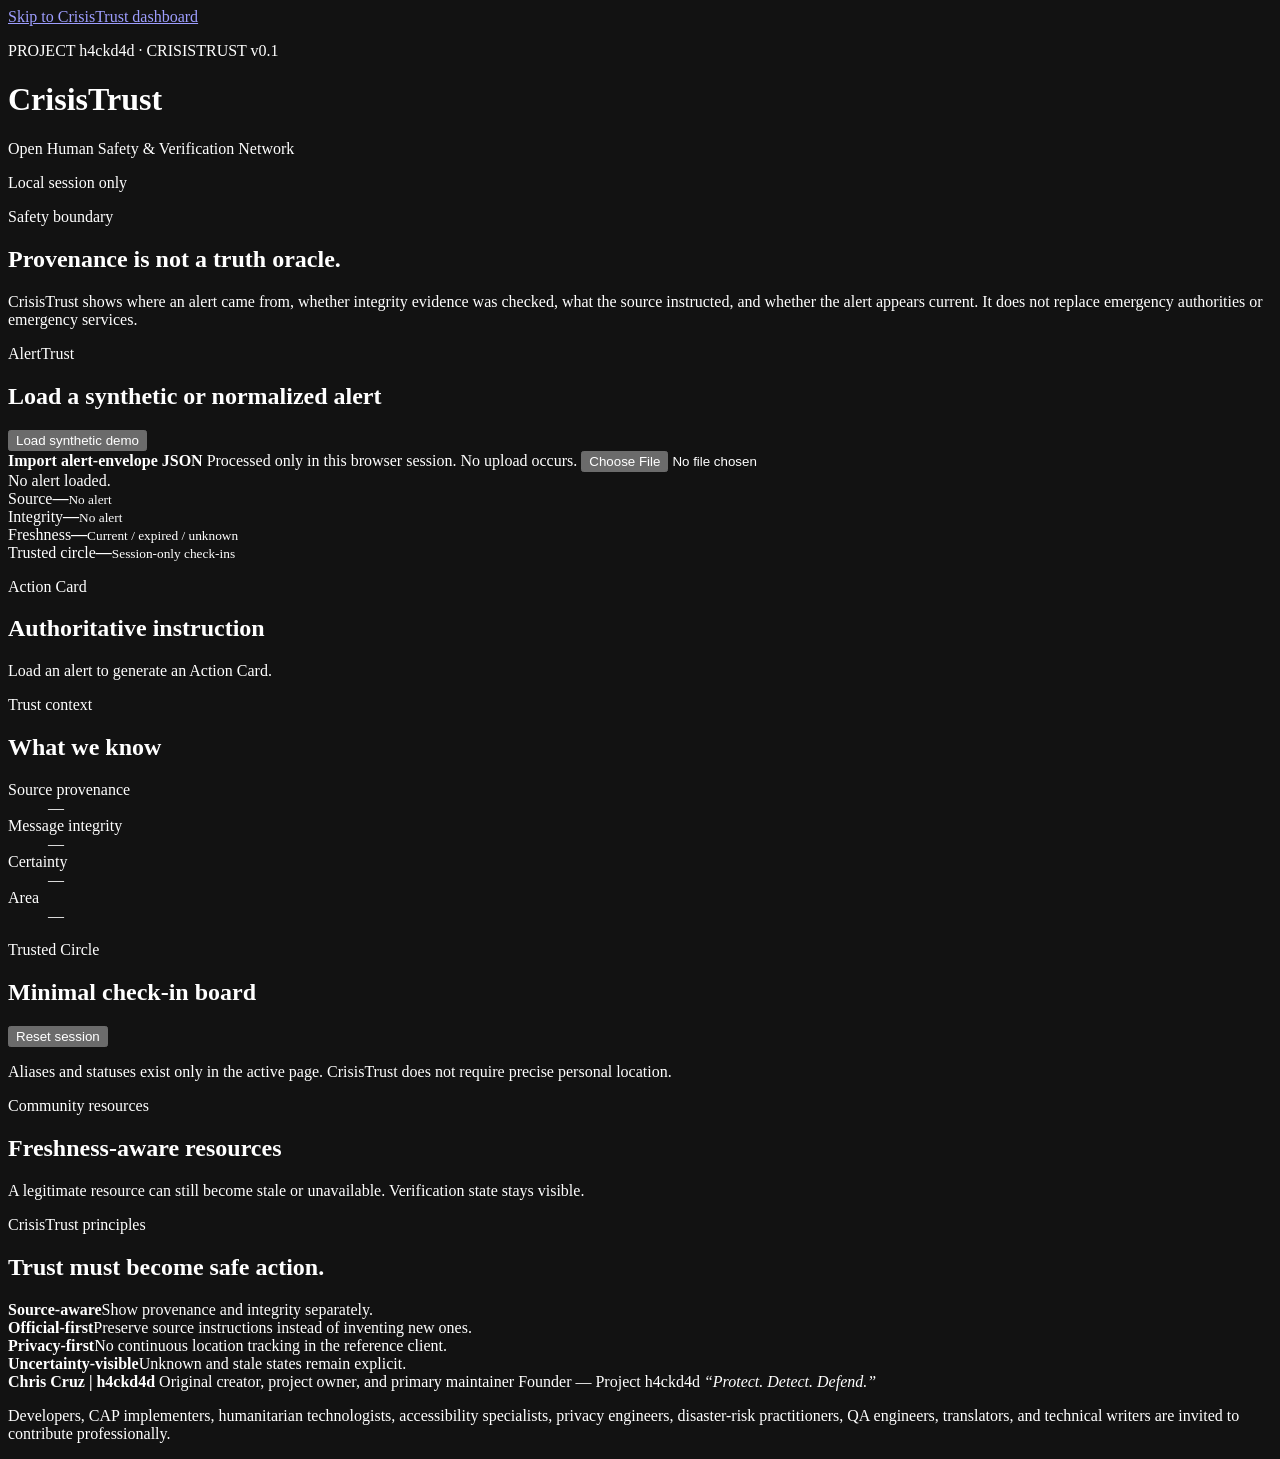
==== web/index.html @ c17dbf8c "feat(web): add CrisisTrust reference dashboard" ====
<!doctype html>
<html lang="en">
<head>
  <meta charset="utf-8">
  <meta name="viewport" content="width=device-width,initial-scale=1">
  <meta name="color-scheme" content="dark">
  <title>CrisisTrust — Open Human Safety & Verification Network</title>
  <link rel="stylesheet" href="styles.css">
</head>
<body>
  <a class="skip-link" href="#main">Skip to CrisisTrust dashboard</a>

  <header class="site-header">
    <div>
      <p class="eyebrow">PROJECT h4ckd4d · CRISISTRUST v0.1</p>
      <h1>CrisisTrust</h1>
      <p class="subtitle">Open Human Safety &amp; Verification Network</p>
    </div>
    <div class="local-badge"><span class="status-dot" aria-hidden="true"></span>Local session only</div>
  </header>

  <main id="main">
    <section class="notice" aria-labelledby="boundary-title">
      <div>
        <p class="eyebrow">Safety boundary</p>
        <h2 id="boundary-title">Provenance is not a truth oracle.</h2>
      </div>
      <p>CrisisTrust shows where an alert came from, whether integrity evidence was checked, what the source instructed, and whether the alert appears current. It does not replace emergency authorities or emergency services.</p>
    </section>

    <section class="panel" aria-labelledby="load-title">
      <div class="section-heading">
        <div>
          <p class="eyebrow">AlertTrust</p>
          <h2 id="load-title">Load a synthetic or normalized alert</h2>
        </div>
        <button id="demoButton" class="button secondary" type="button">Load synthetic demo</button>
      </div>
      <label class="upload-card" for="alertFile">
        <strong>Import alert-envelope JSON</strong>
        <span>Processed only in this browser session. No upload occurs.</span>
        <input id="alertFile" type="file" accept="application/json,.json">
      </label>
      <div id="loadStatus" class="status" role="status" aria-live="polite">No alert loaded.</div>
    </section>

    <section class="metrics" aria-label="Trust and freshness overview">
      <article class="metric-card"><span>Source</span><strong id="sourceMetric">—</strong><small id="sourceMetricHelp">No alert</small></article>
      <article class="metric-card"><span>Integrity</span><strong id="integrityMetric">—</strong><small id="integrityMetricHelp">No alert</small></article>
      <article class="metric-card"><span>Freshness</span><strong id="freshnessMetric">—</strong><small>Current / expired / unknown</small></article>
      <article class="metric-card"><span>Trusted circle</span><strong id="circleMetric">—</strong><small>Session-only check-ins</small></article>
    </section>

    <section class="dashboard-grid">
      <article class="panel" aria-labelledby="card-title">
        <p class="eyebrow">Action Card</p>
        <h2 id="card-title">Authoritative instruction</h2>
        <div id="actionCard" class="empty-state">Load an alert to generate an Action Card.</div>
      </article>

      <aside class="panel" aria-labelledby="trust-title">
        <p class="eyebrow">Trust context</p>
        <h2 id="trust-title">What we know</h2>
        <dl id="trustDetails" class="trust-list">
          <div><dt>Source provenance</dt><dd>—</dd></div>
          <div><dt>Message integrity</dt><dd>—</dd></div>
          <div><dt>Certainty</dt><dd>—</dd></div>
          <div><dt>Area</dt><dd>—</dd></div>
        </dl>
      </aside>
    </section>

    <section class="dashboard-grid">
      <article class="panel" aria-labelledby="circle-title">
        <div class="section-heading">
          <div>
            <p class="eyebrow">Trusted Circle</p>
            <h2 id="circle-title">Minimal check-in board</h2>
          </div>
          <button id="resetCircle" class="text-button" type="button">Reset session</button>
        </div>
        <p class="muted">Aliases and statuses exist only in the active page. CrisisTrust does not require precise personal location.</p>
        <div id="circleBoard" class="circle-board"></div>
      </article>

      <article class="panel" aria-labelledby="resources-title">
        <p class="eyebrow">Community resources</p>
        <h2 id="resources-title">Freshness-aware resources</h2>
        <p class="muted">A legitimate resource can still become stale or unavailable. Verification state stays visible.</p>
        <div id="resourceList" class="resource-list"></div>
      </article>
    </section>

    <section class="panel principles" aria-labelledby="principles-title">
      <p class="eyebrow">CrisisTrust principles</p>
      <h2 id="principles-title">Trust must become safe action.</h2>
      <div class="principle-grid">
        <div><strong>Source-aware</strong><span>Show provenance and integrity separately.</span></div>
        <div><strong>Official-first</strong><span>Preserve source instructions instead of inventing new ones.</span></div>
        <div><strong>Privacy-first</strong><span>No continuous location tracking in the reference client.</span></div>
        <div><strong>Uncertainty-visible</strong><span>Unknown and stale states remain explicit.</span></div>
      </div>
    </section>
  </main>

  <footer>
    <div class="signature">
      <strong>Chris Cruz | h4ckd4d</strong>
      <span>Original creator, project owner, and primary maintainer</span>
      <span class="founder">Founder — Project h4ckd4d</span>
      <em>“Protect. Detect. Defend.”</em>
    </div>
    <p>Developers, CAP implementers, humanitarian technologists, accessibility specialists, privacy engineers, disaster-risk practitioners, QA engineers, translators, and technical writers are invited to contribute professionally.</p>
  </footer>

  <script src="core.js"></script>
  <script src="app.js"></script>
</body>
</html>
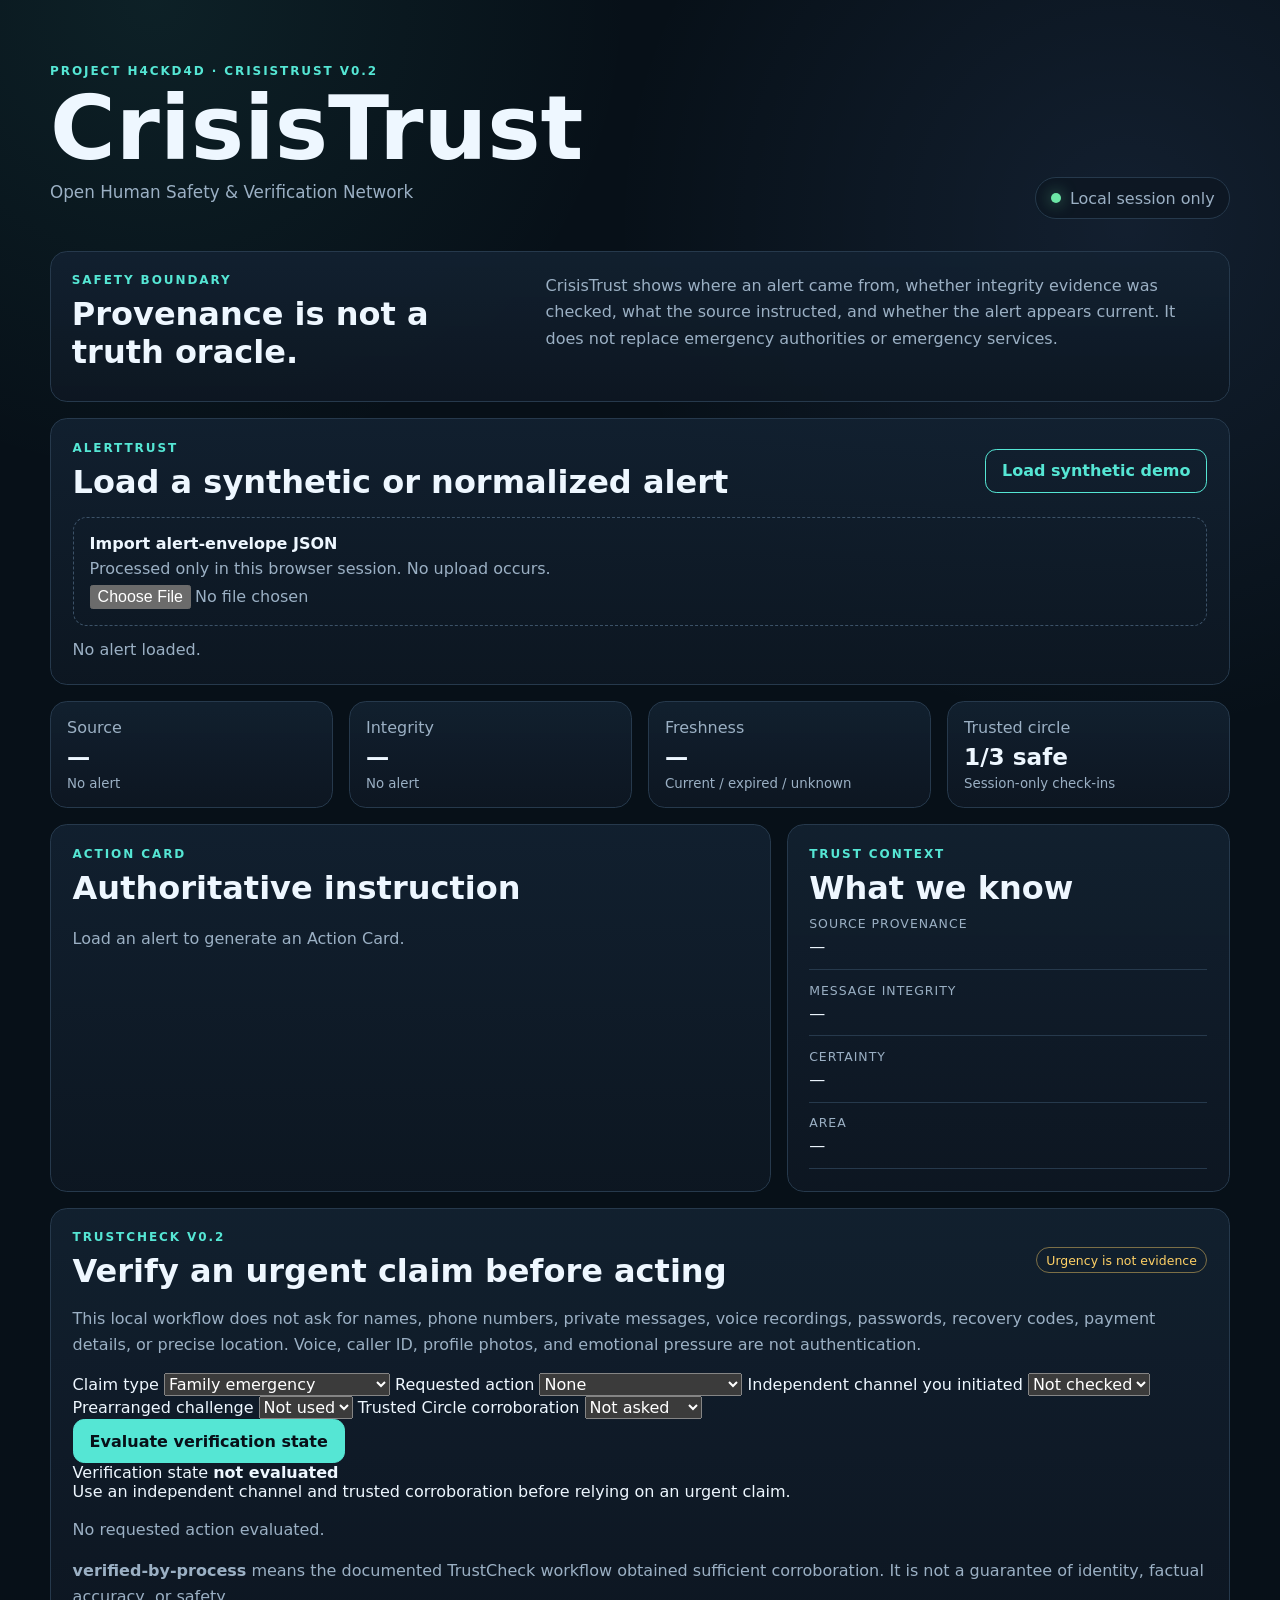
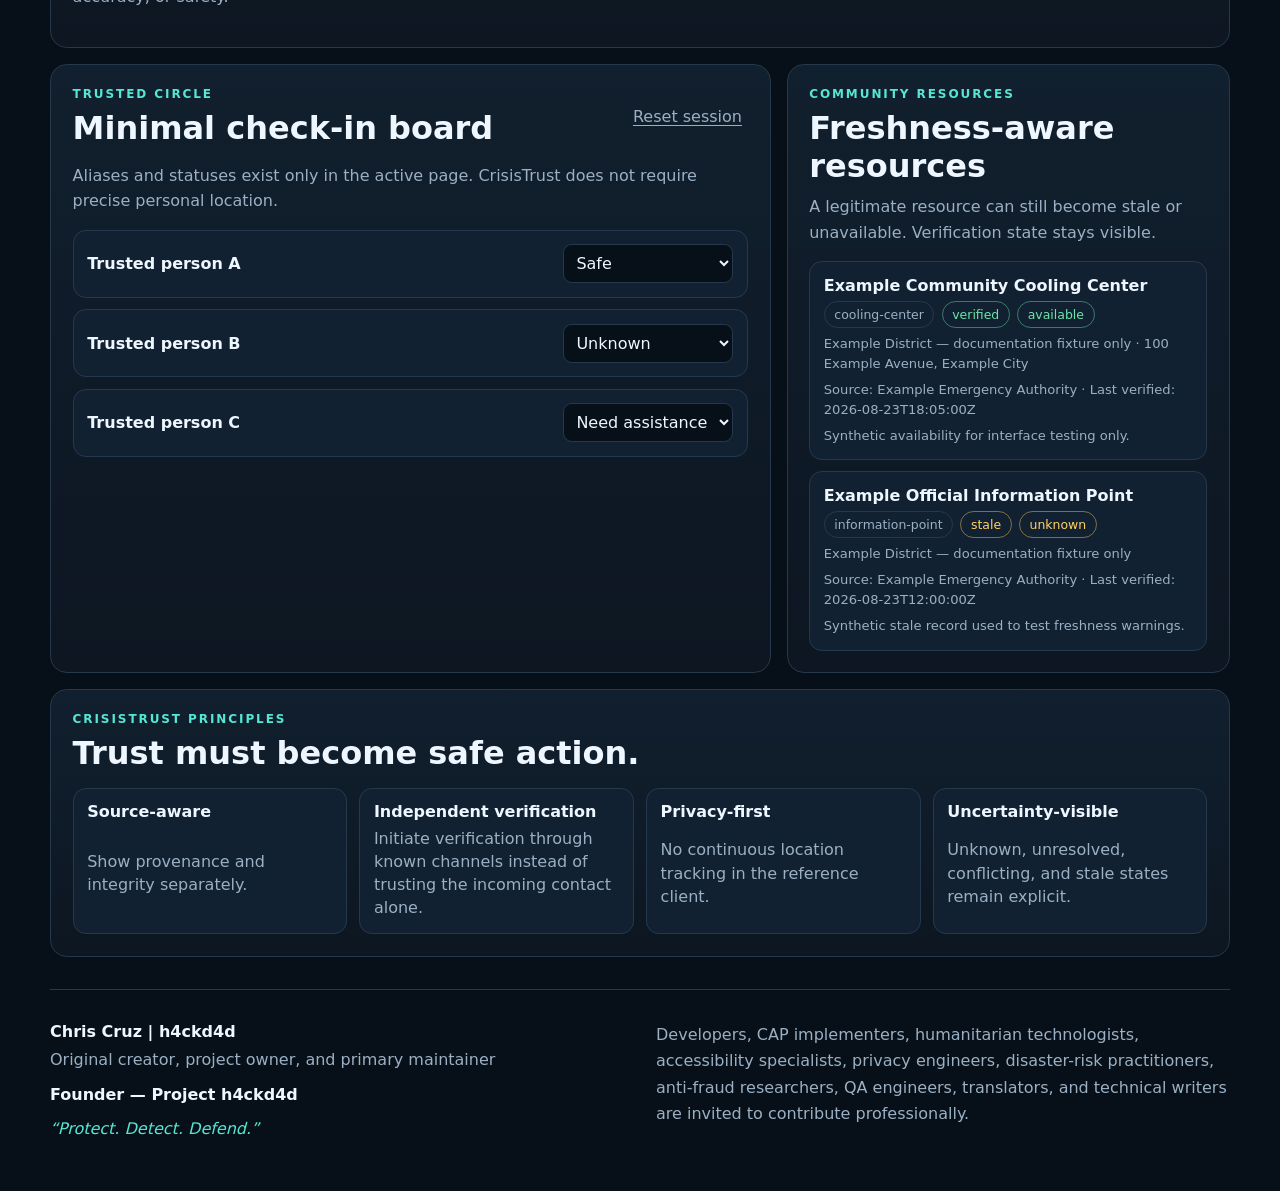
==== commit 409aa69a: "feat(web): integrate TrustCheck verification workflow" ====
--- a/web/index.html
+++ b/web/index.html
@@ -12,7 +12,7 @@
 
   <header class="site-header">
     <div>
-      <p class="eyebrow">PROJECT h4ckd4d · CRISISTRUST v0.1</p>
+      <p class="eyebrow">PROJECT h4ckd4d · CRISISTRUST v0.2</p>
       <h1>CrisisTrust</h1>
       <p class="subtitle">Open Human Safety &amp; Verification Network</p>
     </div>
@@ -70,6 +70,82 @@
       </aside>
     </section>
 
+    <section class="panel" aria-labelledby="trustcheck-title">
+      <div class="section-heading">
+        <div>
+          <p class="eyebrow">TrustCheck v0.2</p>
+          <h2 id="trustcheck-title">Verify an urgent claim before acting</h2>
+        </div>
+        <span class="tag warn">Urgency is not evidence</span>
+      </div>
+      <p class="muted">This local workflow does not ask for names, phone numbers, private messages, voice recordings, passwords, recovery codes, payment details, or precise location. Voice, caller ID, profile photos, and emotional pressure are not authentication.</p>
+
+      <div class="trustcheck-grid">
+        <label>
+          <span>Claim type</span>
+          <select id="trustClaimType">
+            <option value="family-emergency">Family emergency</option>
+            <option value="urgent-financial-request">Urgent financial request</option>
+            <option value="account-security-warning">Account-security warning</option>
+            <option value="other">Other urgent claim</option>
+          </select>
+        </label>
+
+        <label>
+          <span>Requested action</span>
+          <select id="trustRequestedAction">
+            <option value="none">None</option>
+            <option value="call-back">Call back</option>
+            <option value="transfer-money">Transfer money</option>
+            <option value="share-secret">Share a secret or code</option>
+            <option value="travel">Travel</option>
+            <option value="other">Other</option>
+          </select>
+        </label>
+
+        <label>
+          <span>Independent channel you initiated</span>
+          <select id="trustIndependentResult">
+            <option value="not-checked">Not checked</option>
+            <option value="confirmed">Confirmed</option>
+            <option value="denied">Denied</option>
+            <option value="no-response">No response</option>
+          </select>
+        </label>
+
+        <label>
+          <span>Prearranged challenge</span>
+          <select id="trustChallengeResult">
+            <option value="not-used">Not used</option>
+            <option value="passed">Passed</option>
+            <option value="failed">Failed</option>
+          </select>
+        </label>
+
+        <label>
+          <span>Trusted Circle corroboration</span>
+          <select id="trustCircleResult">
+            <option value="not-asked">Not asked</option>
+            <option value="confirmed">Confirmed</option>
+            <option value="denied">Denied</option>
+            <option value="unavailable">Unavailable</option>
+          </select>
+        </label>
+      </div>
+
+      <button id="trustEvaluate" class="button" type="button">Evaluate verification state</button>
+
+      <div class="trustcheck-output" aria-live="polite">
+        <div>
+          <span>Verification state</span>
+          <strong id="trustCheckResult" class="trustcheck-result">not evaluated</strong>
+        </div>
+        <p id="trustCheckReason">Use an independent channel and trusted corroboration before relying on an urgent claim.</p>
+        <p id="trustCheckConsequence" class="muted">No requested action evaluated.</p>
+      </div>
+      <p class="muted"><strong>verified-by-process</strong> means the documented TrustCheck workflow obtained sufficient corroboration. It is not a guarantee of identity, factual accuracy, or safety.</p>
+    </section>
+
     <section class="dashboard-grid">
       <article class="panel" aria-labelledby="circle-title">
         <div class="section-heading">
@@ -96,9 +172,9 @@
       <h2 id="principles-title">Trust must become safe action.</h2>
       <div class="principle-grid">
         <div><strong>Source-aware</strong><span>Show provenance and integrity separately.</span></div>
-        <div><strong>Official-first</strong><span>Preserve source instructions instead of inventing new ones.</span></div>
+        <div><strong>Independent verification</strong><span>Initiate verification through known channels instead of trusting the incoming contact alone.</span></div>
         <div><strong>Privacy-first</strong><span>No continuous location tracking in the reference client.</span></div>
-        <div><strong>Uncertainty-visible</strong><span>Unknown and stale states remain explicit.</span></div>
+        <div><strong>Uncertainty-visible</strong><span>Unknown, unresolved, conflicting, and stale states remain explicit.</span></div>
       </div>
     </section>
   </main>
@@ -110,10 +186,12 @@
       <span class="founder">Founder — Project h4ckd4d</span>
       <em>“Protect. Detect. Defend.”</em>
     </div>
-    <p>Developers, CAP implementers, humanitarian technologists, accessibility specialists, privacy engineers, disaster-risk practitioners, QA engineers, translators, and technical writers are invited to contribute professionally.</p>
+    <p>Developers, CAP implementers, humanitarian technologists, accessibility specialists, privacy engineers, disaster-risk practitioners, anti-fraud researchers, QA engineers, translators, and technical writers are invited to contribute professionally.</p>
   </footer>
 
   <script src="core.js"></script>
+  <script src="trustcheck-core.js"></script>
   <script src="app.js"></script>
+  <script src="trustcheck.js"></script>
 </body>
 </html>
--- a/web/styles.css
+++ b/web/styles.css
@@ -0,0 +1,90 @@
+:root {
+  --bg: #071018;
+  --panel: #0d1722;
+  --panel-2: #122131;
+  --text: #eef7ff;
+  --muted: #9bb0c4;
+  --line: #26394c;
+  --accent: #55e6d4;
+  --accent-2: #7aa6ff;
+  --ok: #6ce6a6;
+  --warn: #ffd166;
+  --danger: #ff8a9e;
+  font-family: Inter, ui-sans-serif, system-ui, -apple-system, BlinkMacSystemFont, "Segoe UI", sans-serif;
+}
+* { box-sizing: border-box; }
+body { margin: 0; min-height: 100vh; background: radial-gradient(circle at 12% 0%, rgba(85,230,212,.08), transparent 30rem), radial-gradient(circle at 88% 8%, rgba(122,166,255,.10), transparent 32rem), var(--bg); color: var(--text); }
+button, input, select { font: inherit; }
+.skip-link { position: absolute; left: -9999px; top: 1rem; background: var(--text); color: var(--bg); padding: .7rem 1rem; border-radius: .5rem; }
+.skip-link:focus { left: 1rem; z-index: 100; }
+.site-header, main, footer { width: min(1180px, calc(100% - 2rem)); margin-inline: auto; }
+.site-header { display: flex; justify-content: space-between; gap: 2rem; align-items: flex-end; padding: 4rem 0 2rem; }
+h1, h2, h3, p { margin-top: 0; }
+h1 { margin-bottom: .7rem; font-size: clamp(2.8rem, 7vw, 5.8rem); line-height: .95; }
+h2 { margin-bottom: .6rem; font-size: clamp(1.3rem, 3vw, 2rem); }
+h3 { margin-bottom: .45rem; }
+.subtitle { color: var(--muted); font-size: 1.05rem; }
+.eyebrow { color: var(--accent); text-transform: uppercase; letter-spacing: .16em; font-size: .75rem; font-weight: 800; margin-bottom: .5rem; }
+.muted { color: var(--muted); line-height: 1.6; }
+.local-badge { border: 1px solid var(--line); background: rgba(13,23,34,.82); color: var(--muted); border-radius: 999px; padding: .65rem .9rem; display: flex; gap: .55rem; align-items: center; white-space: nowrap; }
+.status-dot { width: .65rem; height: .65rem; border-radius: 50%; background: var(--ok); box-shadow: 0 0 .9rem rgba(108,230,166,.6); }
+.notice, .panel, .metric-card { border: 1px solid var(--line); background: linear-gradient(180deg, rgba(18,33,49,.9), rgba(13,23,34,.92)); border-radius: 1.05rem; }
+.notice { display: grid; grid-template-columns: .8fr 1.2fr; gap: 2rem; padding: 1.3rem; margin-bottom: 1rem; }
+.notice p:last-child { color: var(--muted); line-height: 1.65; margin-bottom: 0; }
+.panel { padding: 1.35rem; margin-bottom: 1rem; }
+.section-heading { display: flex; justify-content: space-between; gap: 1rem; align-items: center; margin-bottom: 1rem; }
+.section-heading h2 { margin-bottom: 0; }
+.button { border: 1px solid var(--accent); border-radius: .7rem; background: var(--accent); color: #071018; padding: .7rem 1rem; font-weight: 800; cursor: pointer; }
+.button.secondary { background: transparent; color: var(--accent); }
+.text-button { border: 0; background: transparent; color: var(--muted); cursor: pointer; text-decoration: underline; text-underline-offset: .2rem; }
+.upload-card { display: grid; gap: .4rem; padding: 1rem; border: 1px dashed #3c5268; border-radius: .85rem; color: var(--muted); }
+.upload-card strong { color: var(--text); }
+.upload-card:hover { border-color: var(--accent); }
+.status { margin-top: .9rem; min-height: 1.4rem; color: var(--muted); }
+.status.success { color: var(--ok); }
+.status.error { color: var(--danger); }
+.metrics { display: grid; grid-template-columns: repeat(4, minmax(0, 1fr)); gap: 1rem; margin: 1rem 0; }
+.metric-card { padding: 1rem; display: grid; gap: .35rem; }
+.metric-card span, .metric-card small { color: var(--muted); }
+.metric-card strong { font-size: 1.45rem; line-height: 1.2; overflow-wrap: anywhere; }
+.dashboard-grid { display: grid; grid-template-columns: 1.3fr .8fr; gap: 1rem; }
+.empty-state { color: var(--muted); padding: .8rem 0; }
+.action-card { display: grid; gap: .85rem; }
+.action-header { display: flex; justify-content: space-between; gap: 1rem; align-items: flex-start; }
+.tags { display: flex; flex-wrap: wrap; gap: .45rem; }
+.tag { border: 1px solid var(--line); border-radius: 999px; padding: .3rem .6rem; color: var(--muted); font-size: .78rem; }
+.tag.warn { color: var(--warn); border-color: rgba(255,209,102,.45); }
+.tag.danger { color: var(--danger); border-color: rgba(255,138,158,.45); }
+.tag.ok { color: var(--ok); border-color: rgba(108,230,166,.45); }
+.instruction { border-left: 3px solid var(--accent); background: rgba(85,230,212,.06); padding: 1rem; border-radius: .55rem; line-height: 1.65; }
+.trust-list { margin: 0; display: grid; gap: .8rem; }
+.trust-list div { border-bottom: 1px solid var(--line); padding-bottom: .65rem; }
+.trust-list dt { color: var(--muted); font-size: .78rem; text-transform: uppercase; letter-spacing: .08em; }
+.trust-list dd { margin: .25rem 0 0; line-height: 1.45; }
+.circle-board, .resource-list { display: grid; gap: .7rem; }
+.circle-row, .resource-card { background: var(--panel-2); border: 1px solid var(--line); border-radius: .8rem; padding: .85rem; }
+.circle-row { display: grid; grid-template-columns: 1fr auto; gap: .8rem; align-items: center; }
+.circle-row select { background: var(--bg); color: var(--text); border: 1px solid var(--line); border-radius: .55rem; padding: .5rem; }
+.resource-card { display: grid; gap: .4rem; }
+.resource-meta { color: var(--muted); font-size: .82rem; line-height: 1.5; }
+.principle-grid { display: grid; grid-template-columns: repeat(4, minmax(0, 1fr)); gap: .75rem; margin-top: 1rem; }
+.principle-grid div { background: var(--panel-2); border: 1px solid var(--line); border-radius: .8rem; padding: .85rem; display: grid; gap: .35rem; }
+.principle-grid span { color: var(--muted); line-height: 1.45; }
+footer { border-top: 1px solid var(--line); margin-top: 2rem; padding: 2rem 0 3rem; display: grid; grid-template-columns: 1fr 1fr; gap: 2rem; color: var(--muted); }
+.signature { display: grid; gap: .25rem; }
+.signature strong, .signature .founder { color: var(--text); }
+.signature .founder { margin-top: .35rem; font-weight: 700; }
+.signature em { color: var(--accent); margin-top: .35rem; }
+footer p { line-height: 1.65; }
+@media (max-width: 850px) {
+  .site-header, .section-heading { align-items: flex-start; flex-direction: column; }
+  .site-header { display: flex; }
+  .notice, .dashboard-grid, footer { grid-template-columns: 1fr; }
+  .metrics { grid-template-columns: repeat(2, minmax(0, 1fr)); }
+  .principle-grid { grid-template-columns: repeat(2, minmax(0, 1fr)); }
+}
+@media (max-width: 520px) {
+  .metrics, .principle-grid { grid-template-columns: 1fr; }
+  .circle-row { grid-template-columns: 1fr; }
+  .site-header { padding-top: 2.5rem; }
+}
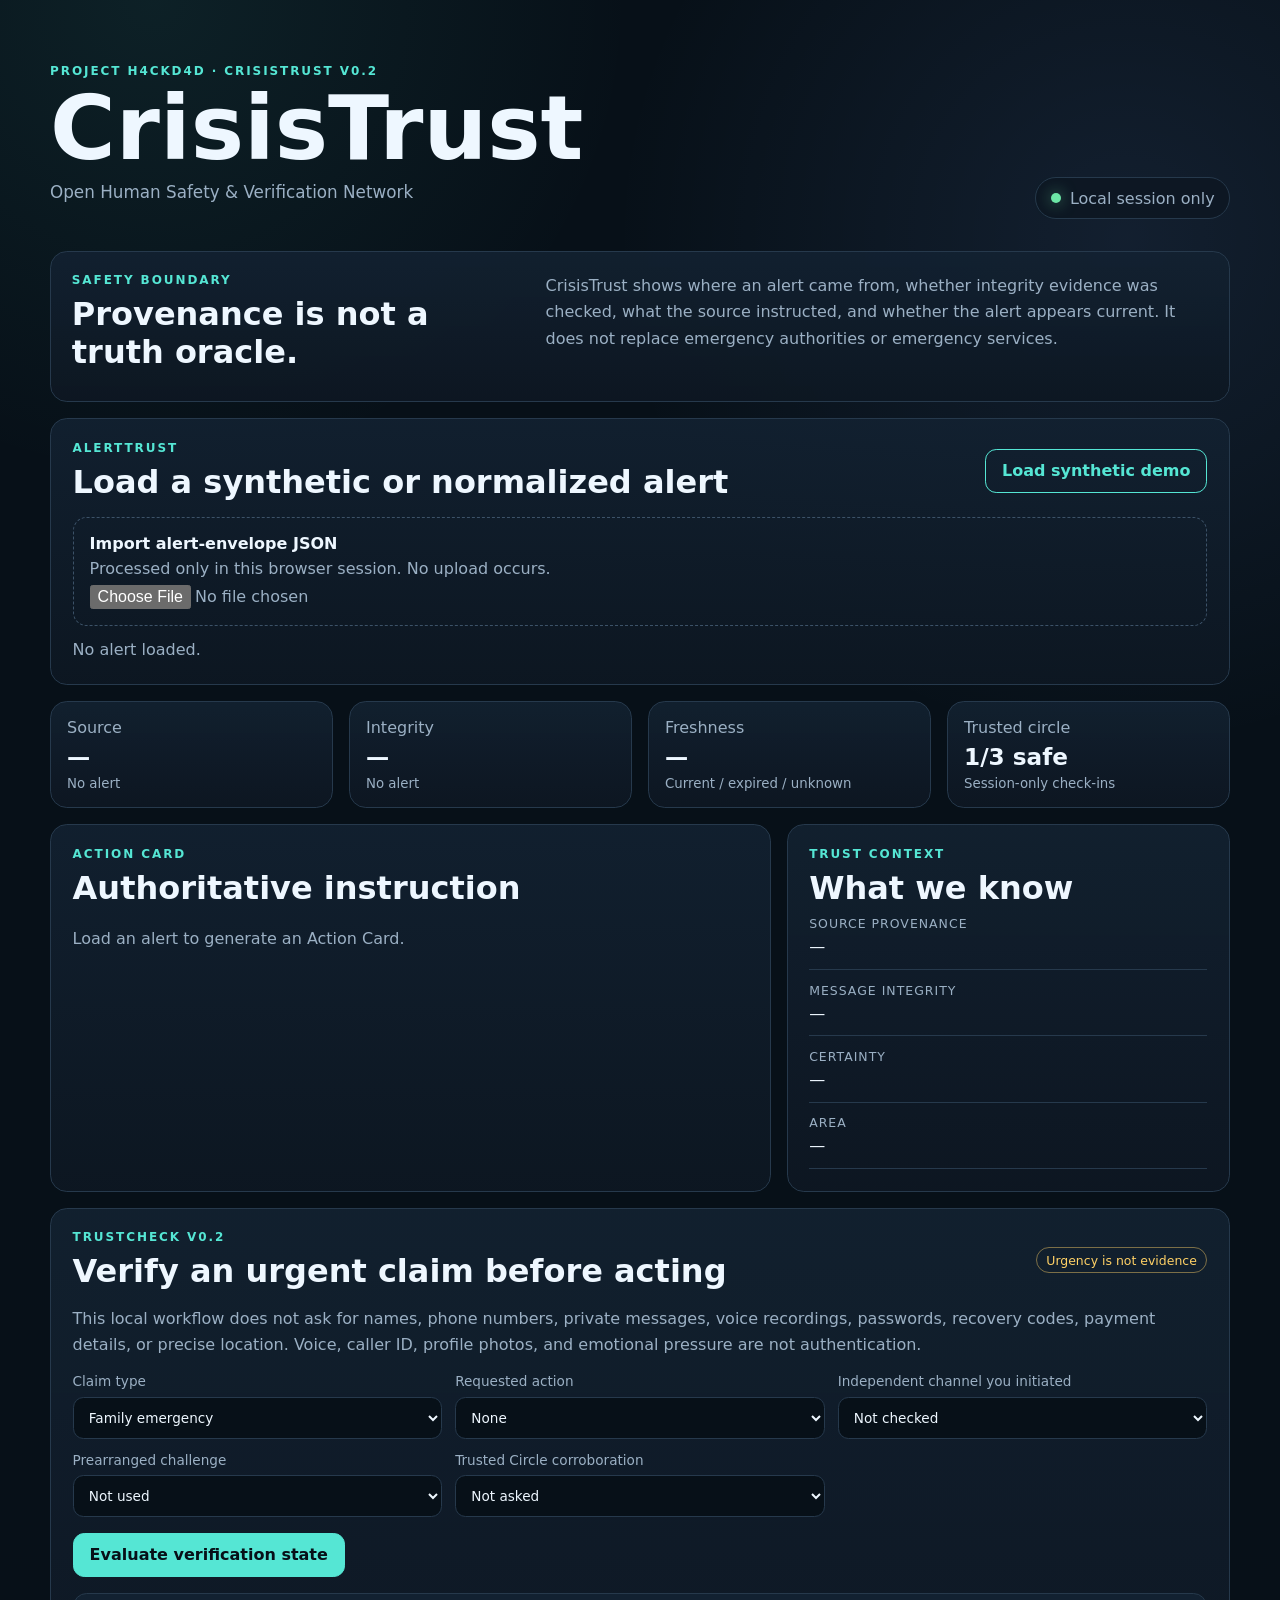
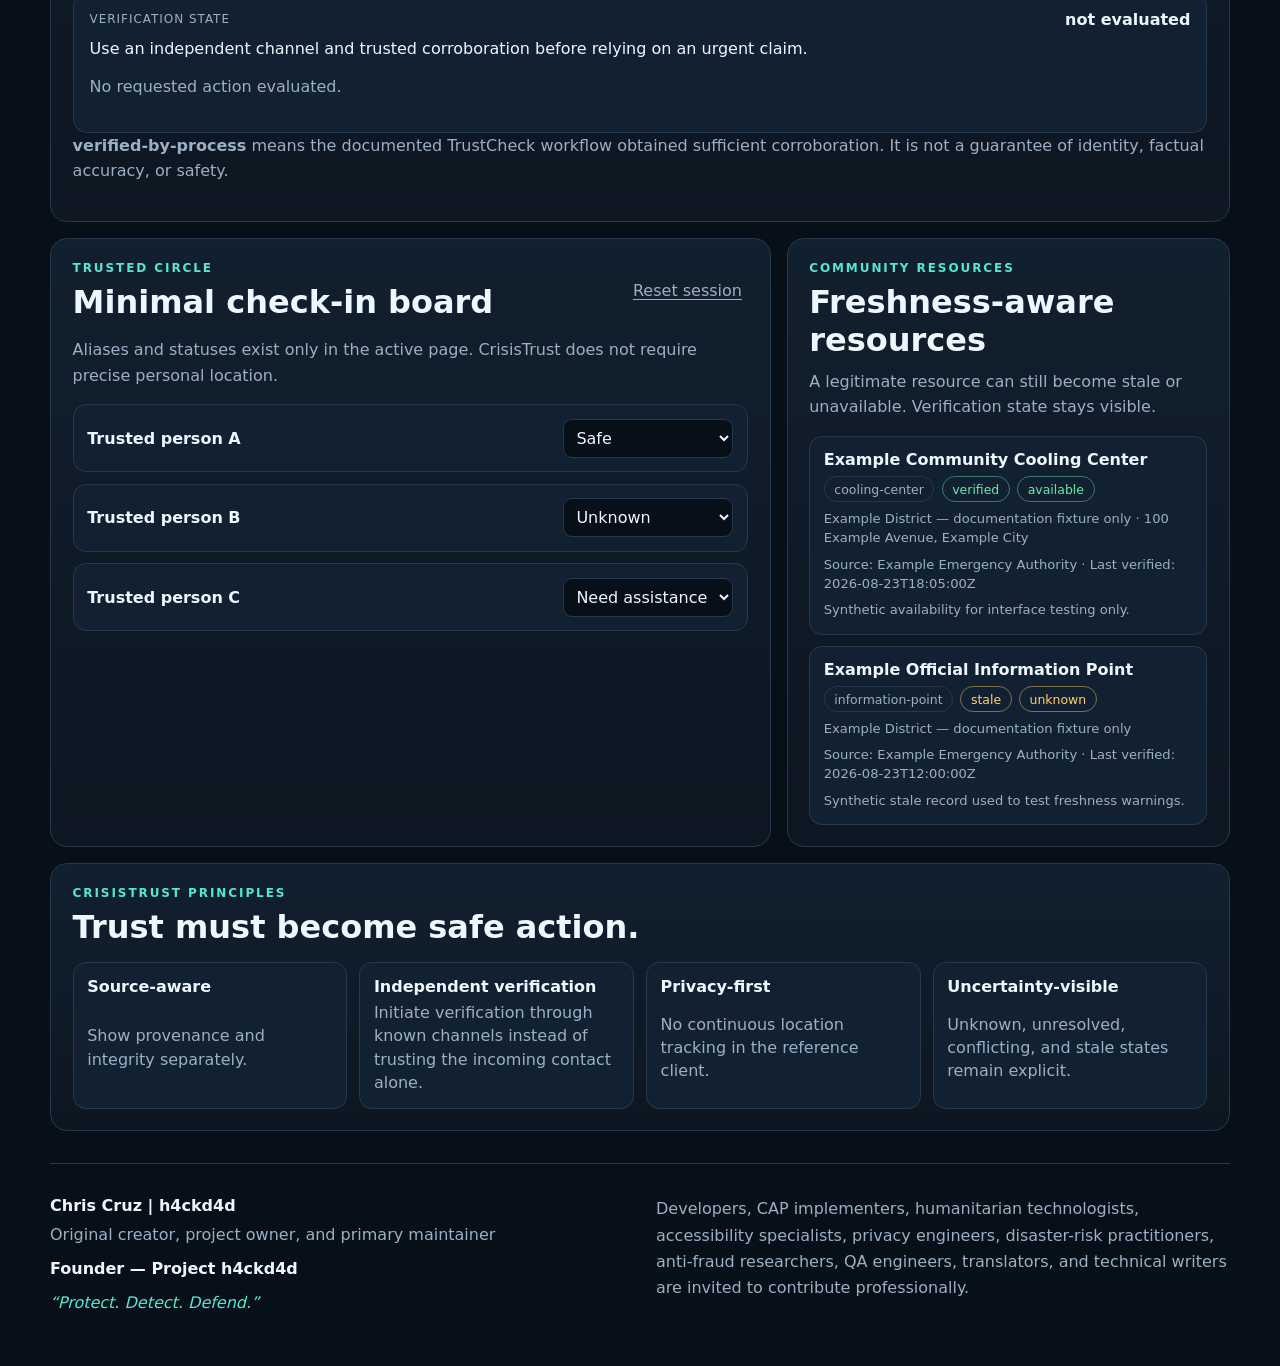
==== commit daa879e2: "style(web): load TrustCheck stylesheet" ====
--- a/web/index.html
+++ b/web/index.html
@@ -6,6 +6,7 @@
   <meta name="color-scheme" content="dark">
   <title>CrisisTrust — Open Human Safety & Verification Network</title>
   <link rel="stylesheet" href="styles.css">
+  <link rel="stylesheet" href="trustcheck.css">
 </head>
 <body>
   <a class="skip-link" href="#main">Skip to CrisisTrust dashboard</a>
--- a/web/trustcheck.css
+++ b/web/trustcheck.css
@@ -0,0 +1,63 @@
+.trustcheck-grid {
+  display: grid;
+  grid-template-columns: repeat(3, minmax(0, 1fr));
+  gap: .8rem;
+  margin: 1rem 0;
+}
+
+.trustcheck-grid label {
+  display: grid;
+  gap: .45rem;
+  color: var(--muted);
+  font-size: .85rem;
+}
+
+.trustcheck-grid select {
+  width: 100%;
+  background: var(--bg);
+  color: var(--text);
+  border: 1px solid var(--line);
+  border-radius: .65rem;
+  padding: .7rem;
+}
+
+.trustcheck-output {
+  margin-top: 1rem;
+  border: 1px solid var(--line);
+  border-radius: .85rem;
+  background: var(--panel-2);
+  padding: 1rem;
+}
+
+.trustcheck-output > div {
+  display: flex;
+  justify-content: space-between;
+  gap: 1rem;
+  align-items: center;
+  margin-bottom: .65rem;
+}
+
+.trustcheck-output span {
+  color: var(--muted);
+  text-transform: uppercase;
+  letter-spacing: .08em;
+  font-size: .75rem;
+}
+
+.trustcheck-result {
+  overflow-wrap: anywhere;
+}
+
+.trustcheck-result.verified-by-process { color: var(--ok); }
+.trustcheck-result.unresolved { color: var(--warn); }
+.trustcheck-result.conflicting { color: var(--danger); }
+.trustcheck-result.cancelled { color: var(--muted); }
+
+@media (max-width: 850px) {
+  .trustcheck-grid { grid-template-columns: repeat(2, minmax(0, 1fr)); }
+}
+
+@media (max-width: 520px) {
+  .trustcheck-grid { grid-template-columns: 1fr; }
+  .trustcheck-output > div { align-items: flex-start; flex-direction: column; }
+}
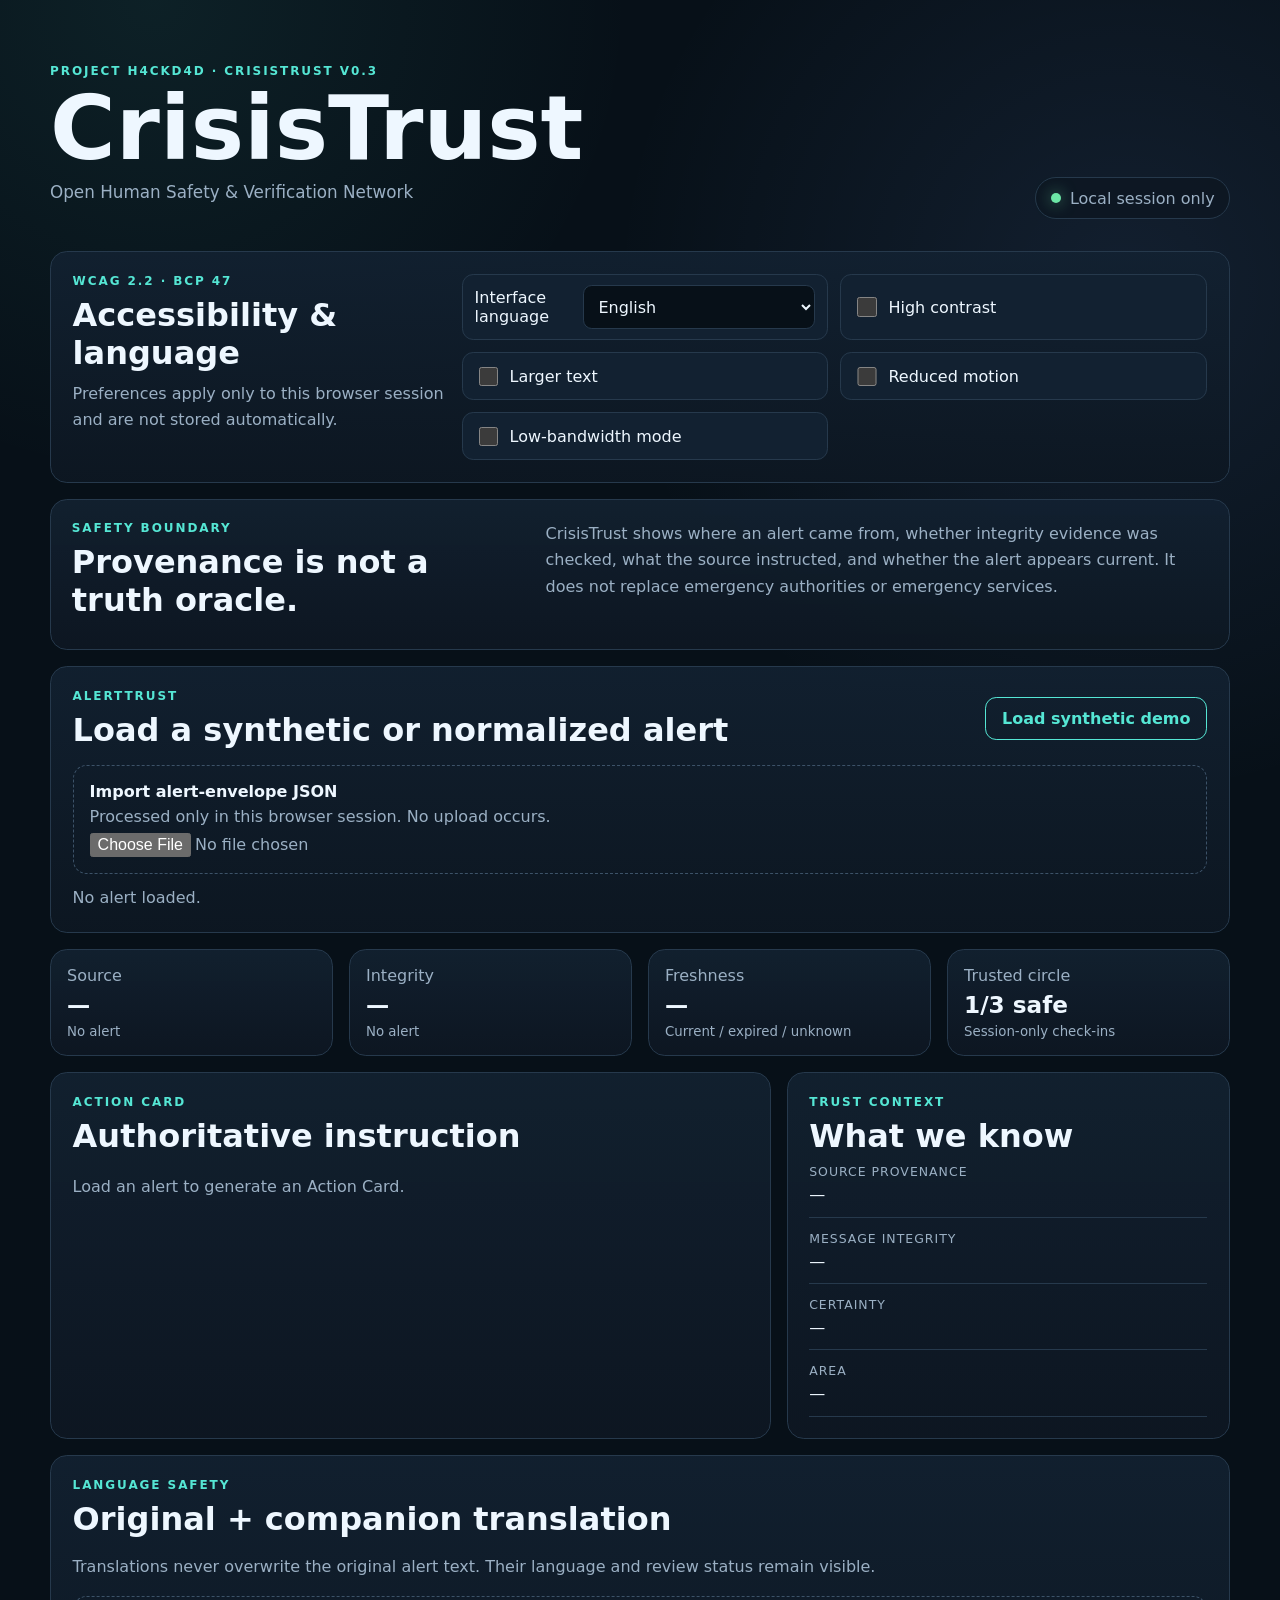
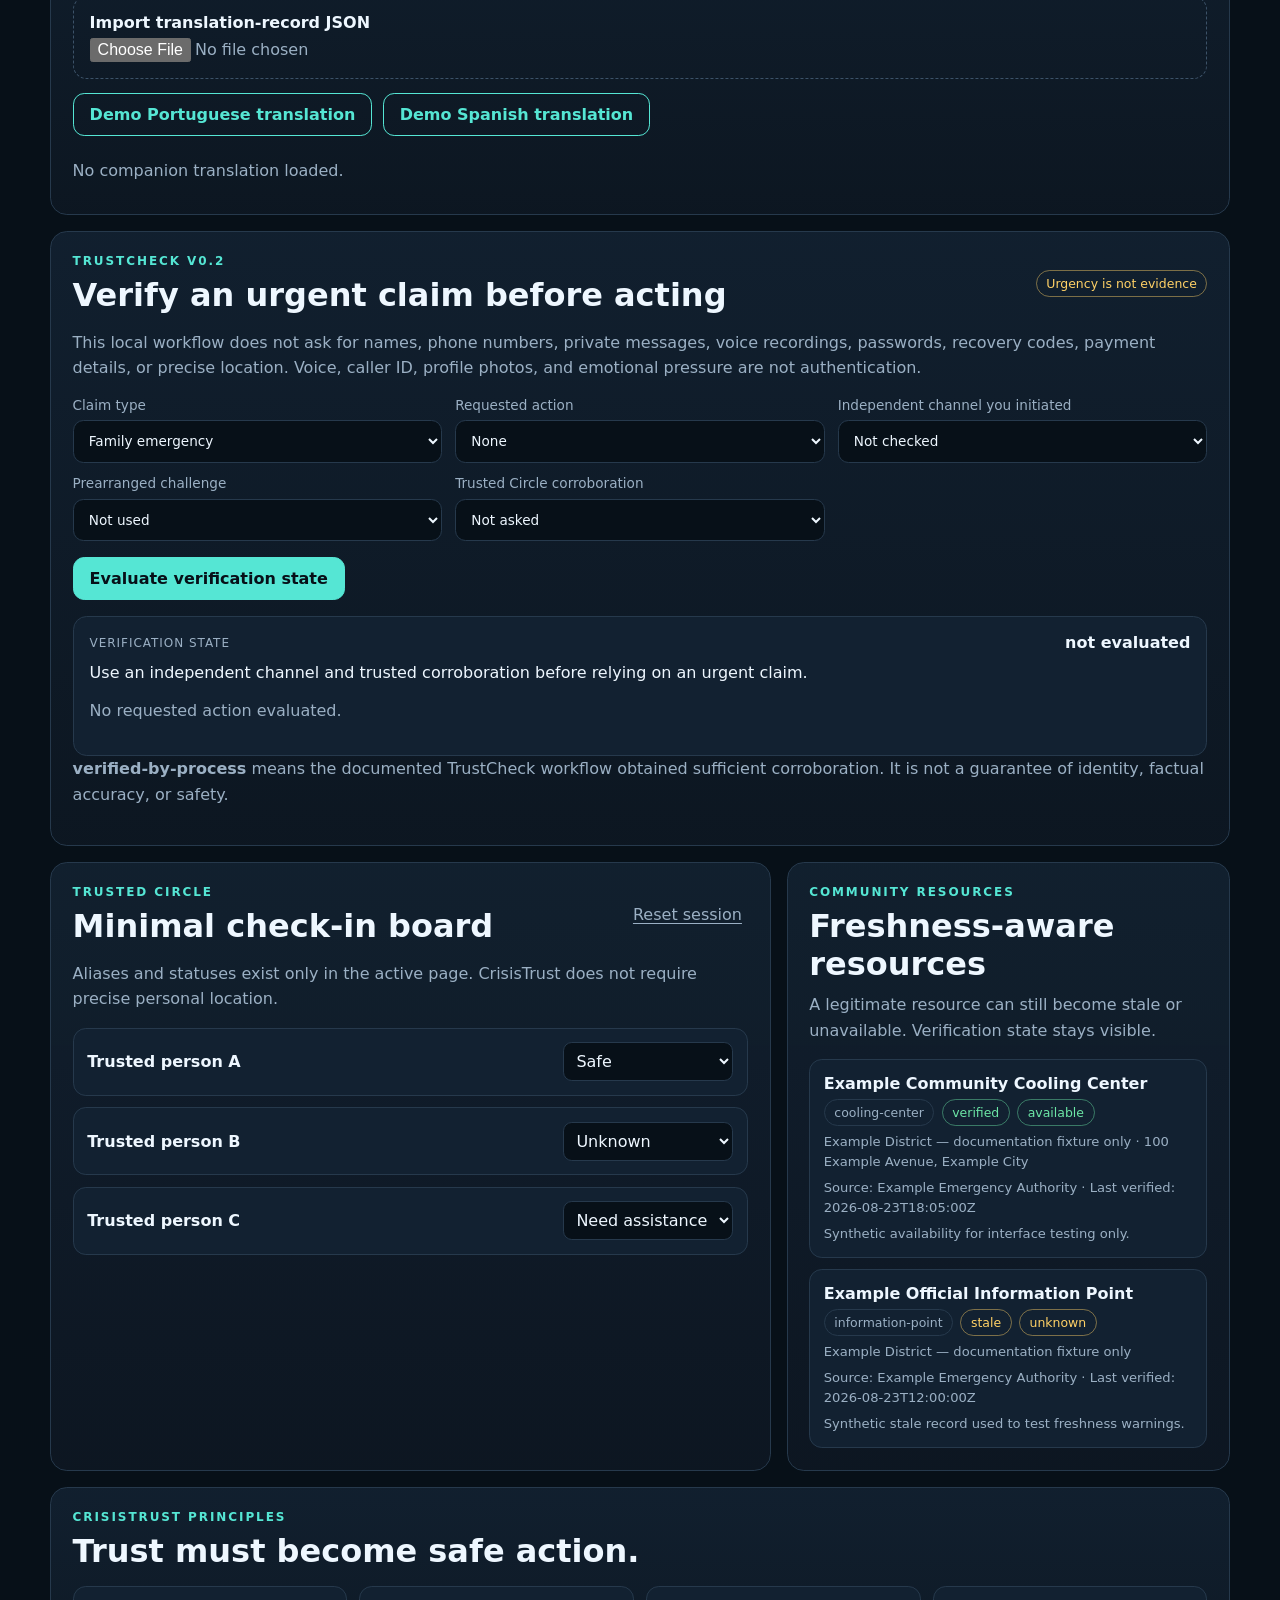
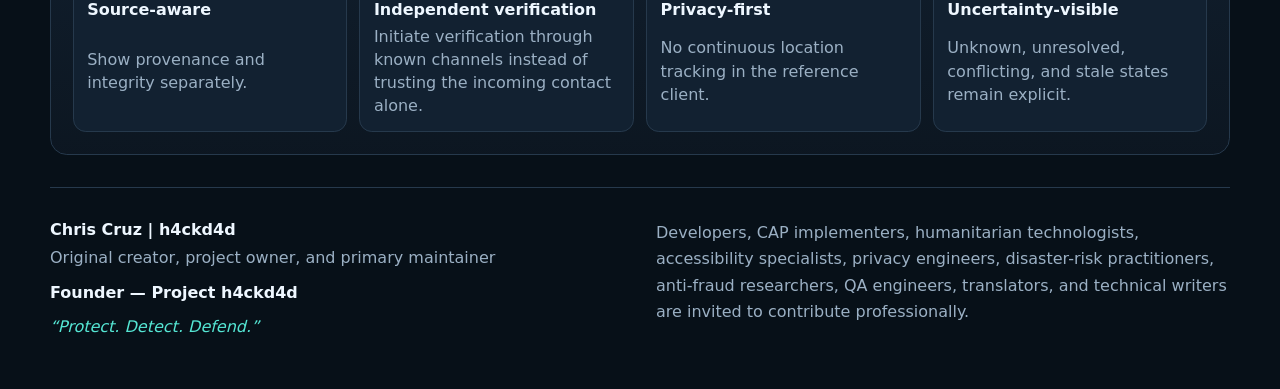
==== commit 5b77021a: "feat(accessibility): integrate multilingual accessible dashboard" ====
--- a/web/index.html
+++ b/web/index.html
@@ -7,83 +7,127 @@
   <title>CrisisTrust — Open Human Safety & Verification Network</title>
   <link rel="stylesheet" href="styles.css">
   <link rel="stylesheet" href="trustcheck.css">
+  <link rel="stylesheet" href="accessibility.css">
 </head>
 <body>
-  <a class="skip-link" href="#main">Skip to CrisisTrust dashboard</a>
+  <a class="skip-link" href="#main" data-i18n="skip.dashboard">Skip to CrisisTrust dashboard</a>
 
   <header class="site-header">
     <div>
-      <p class="eyebrow">PROJECT h4ckd4d · CRISISTRUST v0.2</p>
+      <p class="eyebrow">PROJECT h4ckd4d · CRISISTRUST v0.3</p>
       <h1>CrisisTrust</h1>
-      <p class="subtitle">Open Human Safety &amp; Verification Network</p>
+      <p class="subtitle" data-i18n="header.network">Open Human Safety &amp; Verification Network</p>
     </div>
-    <div class="local-badge"><span class="status-dot" aria-hidden="true"></span>Local session only</div>
+    <div class="local-badge"><span class="status-dot" aria-hidden="true"></span><span data-i18n="header.local">Local session only</span></div>
   </header>
 
   <main id="main">
+    <section class="panel accessibility-panel" aria-labelledby="accessibility-title">
+      <div>
+        <p class="eyebrow">WCAG 2.2 · BCP 47</p>
+        <h2 id="accessibility-title" data-i18n="controls.title">Accessibility &amp; language</h2>
+        <p class="muted" data-i18n="controls.session">Preferences apply only to this browser session and are not stored automatically.</p>
+      </div>
+      <div class="accessibility-controls">
+        <label for="languageSelect">
+          <span data-i18n="controls.language">Interface language</span>
+          <select id="languageSelect" aria-label="Interface language">
+            <option value="en">English</option>
+            <option value="pt-BR">Português (Brasil)</option>
+            <option value="es">Español</option>
+          </select>
+        </label>
+        <label><input id="highContrastToggle" type="checkbox"><span data-i18n="controls.contrast">High contrast</span></label>
+        <label><input id="largeTextToggle" type="checkbox"><span data-i18n="controls.largeText">Larger text</span></label>
+        <label><input id="reducedMotionToggle" type="checkbox"><span data-i18n="controls.reducedMotion">Reduced motion</span></label>
+        <label><input id="lowBandwidthToggle" type="checkbox"><span data-i18n="controls.lowBandwidth">Low-bandwidth mode</span></label>
+      </div>
+      <div id="accessibilityStatus" class="sr-only" role="status" aria-live="polite"></div>
+    </section>
+
     <section class="notice" aria-labelledby="boundary-title">
       <div>
-        <p class="eyebrow">Safety boundary</p>
-        <h2 id="boundary-title">Provenance is not a truth oracle.</h2>
-      </div>
-      <p>CrisisTrust shows where an alert came from, whether integrity evidence was checked, what the source instructed, and whether the alert appears current. It does not replace emergency authorities or emergency services.</p>
+        <p class="eyebrow" data-i18n="boundary.eyebrow">Safety boundary</p>
+        <h2 id="boundary-title" data-i18n="boundary.title">Provenance is not a truth oracle.</h2>
+      </div>
+      <p data-i18n="boundary.body">CrisisTrust shows where an alert came from, whether integrity evidence was checked, what the source instructed, and whether the alert appears current. It does not replace emergency authorities or emergency services.</p>
     </section>
 
     <section class="panel" aria-labelledby="load-title">
       <div class="section-heading">
         <div>
           <p class="eyebrow">AlertTrust</p>
-          <h2 id="load-title">Load a synthetic or normalized alert</h2>
-        </div>
-        <button id="demoButton" class="button secondary" type="button">Load synthetic demo</button>
+          <h2 id="load-title" data-i18n="alert.loadTitle">Load a synthetic or normalized alert</h2>
+        </div>
+        <button id="demoButton" class="button secondary" type="button" data-i18n="alert.demo">Load synthetic demo</button>
       </div>
       <label class="upload-card" for="alertFile">
-        <strong>Import alert-envelope JSON</strong>
-        <span>Processed only in this browser session. No upload occurs.</span>
+        <strong data-i18n="alert.import">Import alert-envelope JSON</strong>
+        <span data-i18n="alert.importHelp">Processed only in this browser session. No upload occurs.</span>
         <input id="alertFile" type="file" accept="application/json,.json">
       </label>
-      <div id="loadStatus" class="status" role="status" aria-live="polite">No alert loaded.</div>
+      <div id="loadStatus" class="status" role="status" aria-live="polite" data-i18n="alert.none">No alert loaded.</div>
     </section>
 
     <section class="metrics" aria-label="Trust and freshness overview">
-      <article class="metric-card"><span>Source</span><strong id="sourceMetric">—</strong><small id="sourceMetricHelp">No alert</small></article>
-      <article class="metric-card"><span>Integrity</span><strong id="integrityMetric">—</strong><small id="integrityMetricHelp">No alert</small></article>
-      <article class="metric-card"><span>Freshness</span><strong id="freshnessMetric">—</strong><small>Current / expired / unknown</small></article>
-      <article class="metric-card"><span>Trusted circle</span><strong id="circleMetric">—</strong><small>Session-only check-ins</small></article>
+      <article class="metric-card"><span data-i18n="metric.source">Source</span><strong id="sourceMetric">—</strong><small id="sourceMetricHelp" data-i18n="metric.noAlert">No alert</small></article>
+      <article class="metric-card"><span data-i18n="metric.integrity">Integrity</span><strong id="integrityMetric">—</strong><small id="integrityMetricHelp" data-i18n="metric.noAlert">No alert</small></article>
+      <article class="metric-card"><span data-i18n="metric.freshness">Freshness</span><strong id="freshnessMetric">—</strong><small data-i18n="metric.freshnessHelp">Current / expired / unknown</small></article>
+      <article class="metric-card"><span data-i18n="metric.circle">Trusted circle</span><strong id="circleMetric">—</strong><small data-i18n="metric.circleHelp">Session-only check-ins</small></article>
     </section>
 
     <section class="dashboard-grid">
       <article class="panel" aria-labelledby="card-title">
-        <p class="eyebrow">Action Card</p>
-        <h2 id="card-title">Authoritative instruction</h2>
-        <div id="actionCard" class="empty-state">Load an alert to generate an Action Card.</div>
+        <p class="eyebrow" data-i18n="action.eyebrow">Action Card</p>
+        <h2 id="card-title" data-i18n="action.title">Authoritative instruction</h2>
+        <div id="actionCard" class="empty-state" data-i18n="action.empty">Load an alert to generate an Action Card.</div>
       </article>
 
       <aside class="panel" aria-labelledby="trust-title">
-        <p class="eyebrow">Trust context</p>
-        <h2 id="trust-title">What we know</h2>
+        <p class="eyebrow" data-i18n="trust.eyebrow">Trust context</p>
+        <h2 id="trust-title" data-i18n="trust.title">What we know</h2>
         <dl id="trustDetails" class="trust-list">
-          <div><dt>Source provenance</dt><dd>—</dd></div>
-          <div><dt>Message integrity</dt><dd>—</dd></div>
-          <div><dt>Certainty</dt><dd>—</dd></div>
-          <div><dt>Area</dt><dd>—</dd></div>
+          <div><dt data-i18n="trust.source">Source provenance</dt><dd>—</dd></div>
+          <div><dt data-i18n="trust.integrity">Message integrity</dt><dd>—</dd></div>
+          <div><dt data-i18n="trust.certainty">Certainty</dt><dd>—</dd></div>
+          <div><dt data-i18n="trust.area">Area</dt><dd>—</dd></div>
         </dl>
       </aside>
     </section>
 
+    <section class="panel" aria-labelledby="translation-title">
+      <div class="section-heading">
+        <div>
+          <p class="eyebrow" data-i18n="translation.eyebrow">Language safety</p>
+          <h2 id="translation-title" data-i18n="translation.title">Original + companion translation</h2>
+        </div>
+      </div>
+      <p class="muted" data-i18n="translation.help">Translations never overwrite the original alert text. Their language and review status remain visible.</p>
+      <label class="upload-card" for="translationFile">
+        <strong data-i18n="translation.import">Import translation-record JSON</strong>
+        <input id="translationFile" type="file" accept="application/json,.json">
+      </label>
+      <div class="translation-actions">
+        <button id="translationDemoPt" class="button secondary" type="button" data-i18n="translation.demoPt">Demo Portuguese translation</button>
+        <button id="translationDemoEs" class="button secondary" type="button" data-i18n="translation.demoEs">Demo Spanish translation</button>
+      </div>
+      <div id="translationStatus" class="translation-status" role="status" aria-live="polite"></div>
+      <div id="translationView" class="empty-state" data-i18n="translation.none">No companion translation loaded.</div>
+    </section>
+
     <section class="panel" aria-labelledby="trustcheck-title">
       <div class="section-heading">
         <div>
-          <p class="eyebrow">TrustCheck v0.2</p>
-          <h2 id="trustcheck-title">Verify an urgent claim before acting</h2>
-        </div>
-        <span class="tag warn">Urgency is not evidence</span>
-      </div>
-      <p class="muted">This local workflow does not ask for names, phone numbers, private messages, voice recordings, passwords, recovery codes, payment details, or precise location. Voice, caller ID, profile photos, and emotional pressure are not authentication.</p>
+          <p class="eyebrow" data-i18n="trustcheck.eyebrow">TrustCheck v0.2</p>
+          <h2 id="trustcheck-title" data-i18n="trustcheck.title">Verify an urgent claim before acting</h2>
+        </div>
+        <span class="tag warn" data-i18n="trustcheck.urgency">Urgency is not evidence</span>
+      </div>
+      <p class="muted" data-i18n="trustcheck.help">This local workflow does not ask for names, phone numbers, private messages, voice recordings, passwords, recovery codes, payment details, or precise location. Voice, caller ID, profile photos, and emotional pressure are not authentication.</p>
 
       <div class="trustcheck-grid">
         <label>
-          <span>Claim type</span>
+          <span data-i18n="trustcheck.claim">Claim type</span>
           <select id="trustClaimType">
             <option value="family-emergency">Family emergency</option>
             <option value="urgent-financial-request">Urgent financial request</option>
@@ -91,9 +135,8 @@
             <option value="other">Other urgent claim</option>
           </select>
         </label>
-
-        <label>
-          <span>Requested action</span>
+        <label>
+          <span data-i18n="trustcheck.action">Requested action</span>
           <select id="trustRequestedAction">
             <option value="none">None</option>
             <option value="call-back">Call back</option>
@@ -103,9 +146,8 @@
             <option value="other">Other</option>
           </select>
         </label>
-
-        <label>
-          <span>Independent channel you initiated</span>
+        <label>
+          <span data-i18n="trustcheck.channel">Independent channel you initiated</span>
           <select id="trustIndependentResult">
             <option value="not-checked">Not checked</option>
             <option value="confirmed">Confirmed</option>
@@ -113,18 +155,16 @@
             <option value="no-response">No response</option>
           </select>
         </label>
-
-        <label>
-          <span>Prearranged challenge</span>
+        <label>
+          <span data-i18n="trustcheck.challenge">Prearranged challenge</span>
           <select id="trustChallengeResult">
             <option value="not-used">Not used</option>
             <option value="passed">Passed</option>
             <option value="failed">Failed</option>
           </select>
         </label>
-
-        <label>
-          <span>Trusted Circle corroboration</span>
+        <label>
+          <span data-i18n="trustcheck.circle">Trusted Circle corroboration</span>
           <select id="trustCircleResult">
             <option value="not-asked">Not asked</option>
             <option value="confirmed">Confirmed</option>
@@ -134,48 +174,47 @@
         </label>
       </div>
 
-      <button id="trustEvaluate" class="button" type="button">Evaluate verification state</button>
-
+      <button id="trustEvaluate" class="button" type="button" data-i18n="trustcheck.evaluate">Evaluate verification state</button>
       <div class="trustcheck-output" aria-live="polite">
         <div>
-          <span>Verification state</span>
-          <strong id="trustCheckResult" class="trustcheck-result">not evaluated</strong>
-        </div>
-        <p id="trustCheckReason">Use an independent channel and trusted corroboration before relying on an urgent claim.</p>
-        <p id="trustCheckConsequence" class="muted">No requested action evaluated.</p>
-      </div>
-      <p class="muted"><strong>verified-by-process</strong> means the documented TrustCheck workflow obtained sufficient corroboration. It is not a guarantee of identity, factual accuracy, or safety.</p>
+          <span data-i18n="trustcheck.state">Verification state</span>
+          <strong id="trustCheckResult" class="trustcheck-result" data-i18n="trustcheck.notEvaluated">not evaluated</strong>
+        </div>
+        <p id="trustCheckReason" data-i18n="trustcheck.initialReason">Use an independent channel and trusted corroboration before relying on an urgent claim.</p>
+        <p id="trustCheckConsequence" class="muted" data-i18n="trustcheck.initialAction">No requested action evaluated.</p>
+      </div>
+      <p class="muted" data-i18n="trustcheck.disclaimer"><strong>verified-by-process</strong> means the documented TrustCheck workflow obtained sufficient corroboration. It is not a guarantee of identity, factual accuracy, or safety.</p>
     </section>
 
     <section class="dashboard-grid">
       <article class="panel" aria-labelledby="circle-title">
         <div class="section-heading">
           <div>
-            <p class="eyebrow">Trusted Circle</p>
-            <h2 id="circle-title">Minimal check-in board</h2>
+            <p class="eyebrow" data-i18n="circle.eyebrow">Trusted Circle</p>
+            <h2 id="circle-title" data-i18n="circle.title">Minimal check-in board</h2>
           </div>
-          <button id="resetCircle" class="text-button" type="button">Reset session</button>
-        </div>
-        <p class="muted">Aliases and statuses exist only in the active page. CrisisTrust does not require precise personal location.</p>
+          <button id="resetCircle" class="text-button" type="button" data-i18n="circle.reset">Reset session</button>
+        </div>
+        <p class="muted" data-i18n="circle.help">Aliases and statuses exist only in the active page. CrisisTrust does not require precise personal location.</p>
         <div id="circleBoard" class="circle-board"></div>
       </article>
 
       <article class="panel" aria-labelledby="resources-title">
-        <p class="eyebrow">Community resources</p>
-        <h2 id="resources-title">Freshness-aware resources</h2>
-        <p class="muted">A legitimate resource can still become stale or unavailable. Verification state stays visible.</p>
+        <p class="eyebrow" data-i18n="resources.eyebrow">Community resources</p>
+        <h2 id="resources-title" data-i18n="resources.title">Freshness-aware resources</h2>
+        <p class="muted" data-i18n="resources.help">A legitimate resource can still become stale or unavailable. Verification state stays visible.</p>
         <div id="resourceList" class="resource-list"></div>
       </article>
     </section>
 
     <section class="panel principles" aria-labelledby="principles-title">
-      <p class="eyebrow">CrisisTrust principles</p>
-      <h2 id="principles-title">Trust must become safe action.</h2>
+      <p class="eyebrow" data-i18n="principles.eyebrow">CrisisTrust principles</p>
+      <h2 id="principles-title" data-i18n="principles.title">Trust must become safe action.</h2>
       <div class="principle-grid">
-        <div><strong>Source-aware</strong><span>Show provenance and integrity separately.</span></div>
-        <div><strong>Independent verification</strong><span>Initiate verification through known channels instead of trusting the incoming contact alone.</span></div>
-        <div><strong>Privacy-first</strong><span>No continuous location tracking in the reference client.</span></div>
-        <div><strong>Uncertainty-visible</strong><span>Unknown, unresolved, conflicting, and stale states remain explicit.</span></div>
+        <div><strong data-i18n="principles.source">Source-aware</strong><span data-i18n="principles.sourceBody">Show provenance and integrity separately.</span></div>
+        <div><strong data-i18n="principles.verify">Independent verification</strong><span data-i18n="principles.verifyBody">Initiate verification through known channels instead of trusting the incoming contact alone.</span></div>
+        <div><strong data-i18n="principles.privacy">Privacy-first</strong><span data-i18n="principles.privacyBody">No continuous location tracking in the reference client.</span></div>
+        <div><strong data-i18n="principles.uncertainty">Uncertainty-visible</strong><span data-i18n="principles.uncertaintyBody">Unknown, unresolved, conflicting, and stale states remain explicit.</span></div>
       </div>
     </section>
   </main>
@@ -183,16 +222,20 @@
   <footer>
     <div class="signature">
       <strong>Chris Cruz | h4ckd4d</strong>
-      <span>Original creator, project owner, and primary maintainer</span>
+      <span data-i18n="footer.owner">Original creator, project owner, and primary maintainer</span>
       <span class="founder">Founder — Project h4ckd4d</span>
       <em>“Protect. Detect. Defend.”</em>
     </div>
-    <p>Developers, CAP implementers, humanitarian technologists, accessibility specialists, privacy engineers, disaster-risk practitioners, anti-fraud researchers, QA engineers, translators, and technical writers are invited to contribute professionally.</p>
+    <p data-i18n="footer.invite">Developers, CAP implementers, humanitarian technologists, accessibility specialists, privacy engineers, disaster-risk practitioners, anti-fraud researchers, QA engineers, translators, and technical writers are invited to contribute professionally.</p>
   </footer>
 
+  <script src="i18n.js"></script>
+  <script src="accessibility.js"></script>
   <script src="core.js"></script>
+  <script src="translation-core.js"></script>
   <script src="trustcheck-core.js"></script>
   <script src="app.js"></script>
+  <script src="translation.js"></script>
   <script src="trustcheck.js"></script>
 </body>
 </html>
--- a/web/accessibility.css
+++ b/web/accessibility.css
@@ -0,0 +1,166 @@
+.accessibility-panel {
+  display: grid;
+  grid-template-columns: minmax(12rem, 1fr) 2fr;
+  gap: 1rem;
+  align-items: start;
+}
+
+.accessibility-controls {
+  display: grid;
+  grid-template-columns: repeat(2, minmax(0, 1fr));
+  gap: .75rem;
+}
+
+.accessibility-controls label {
+  display: flex;
+  gap: .55rem;
+  align-items: center;
+  min-height: 2.75rem;
+  border: 1px solid var(--line);
+  border-radius: .7rem;
+  background: var(--panel-2);
+  padding: .65rem .75rem;
+}
+
+.accessibility-controls select {
+  width: 100%;
+  min-height: 2.75rem;
+  background: var(--bg);
+  color: var(--text);
+  border: 1px solid var(--line);
+  border-radius: .55rem;
+  padding: .55rem .65rem;
+}
+
+.accessibility-controls input[type="checkbox"] {
+  inline-size: 1.2rem;
+  block-size: 1.2rem;
+  flex: 0 0 auto;
+}
+
+.sr-only {
+  position: absolute;
+  width: 1px;
+  height: 1px;
+  padding: 0;
+  margin: -1px;
+  overflow: hidden;
+  clip: rect(0, 0, 0, 0);
+  white-space: nowrap;
+  border: 0;
+}
+
+.translation-grid {
+  display: grid;
+  grid-template-columns: repeat(2, minmax(0, 1fr));
+  gap: 1rem;
+  margin-top: 1rem;
+}
+
+.translation-block {
+  border: 1px solid var(--line);
+  border-radius: .85rem;
+  background: var(--panel-2);
+  padding: 1rem;
+}
+
+.translation-block h3 {
+  display: flex;
+  justify-content: space-between;
+  gap: .75rem;
+  align-items: baseline;
+}
+
+.translation-text {
+  line-height: 1.7;
+  white-space: pre-wrap;
+}
+
+.translation-actions {
+  display: flex;
+  flex-wrap: wrap;
+  gap: .65rem;
+  margin-top: .85rem;
+}
+
+.translation-status {
+  margin-top: .75rem;
+  color: var(--muted);
+}
+
+button:focus-visible,
+input:focus-visible,
+select:focus-visible,
+a:focus-visible {
+  outline: 3px solid var(--warn);
+  outline-offset: 3px;
+}
+
+html.access-large-text {
+  font-size: 118%;
+}
+
+html.access-high-contrast {
+  --bg: #000;
+  --panel: #070707;
+  --panel-2: #101010;
+  --text: #fff;
+  --muted: #e7e7e7;
+  --line: #fff;
+  --accent: #00ffff;
+  --accent-2: #ffff00;
+  --ok: #7fff7f;
+  --warn: #ffff00;
+  --danger: #ff8fab;
+}
+
+html.access-high-contrast .panel,
+html.access-high-contrast .notice,
+html.access-high-contrast .metric-card {
+  background: var(--panel);
+}
+
+html.access-reduced-motion *,
+html.access-reduced-motion *::before,
+html.access-reduced-motion *::after {
+  scroll-behavior: auto !important;
+  animation-duration: .001ms !important;
+  animation-iteration-count: 1 !important;
+  transition-duration: .001ms !important;
+}
+
+@media (prefers-reduced-motion: reduce) {
+  *,
+  *::before,
+  *::after {
+    scroll-behavior: auto !important;
+    animation-duration: .001ms !important;
+    animation-iteration-count: 1 !important;
+    transition-duration: .001ms !important;
+  }
+}
+
+html.access-low-bandwidth body {
+  background: var(--bg);
+}
+
+html.access-low-bandwidth .status-dot {
+  box-shadow: none;
+}
+
+html.access-low-bandwidth .panel,
+html.access-low-bandwidth .notice,
+html.access-low-bandwidth .metric-card {
+  background: var(--panel);
+}
+
+@media (max-width: 760px) {
+  .accessibility-panel,
+  .translation-grid {
+    grid-template-columns: 1fr;
+  }
+
+  .accessibility-controls {
+    grid-template-columns: 1fr;
+  }
+}
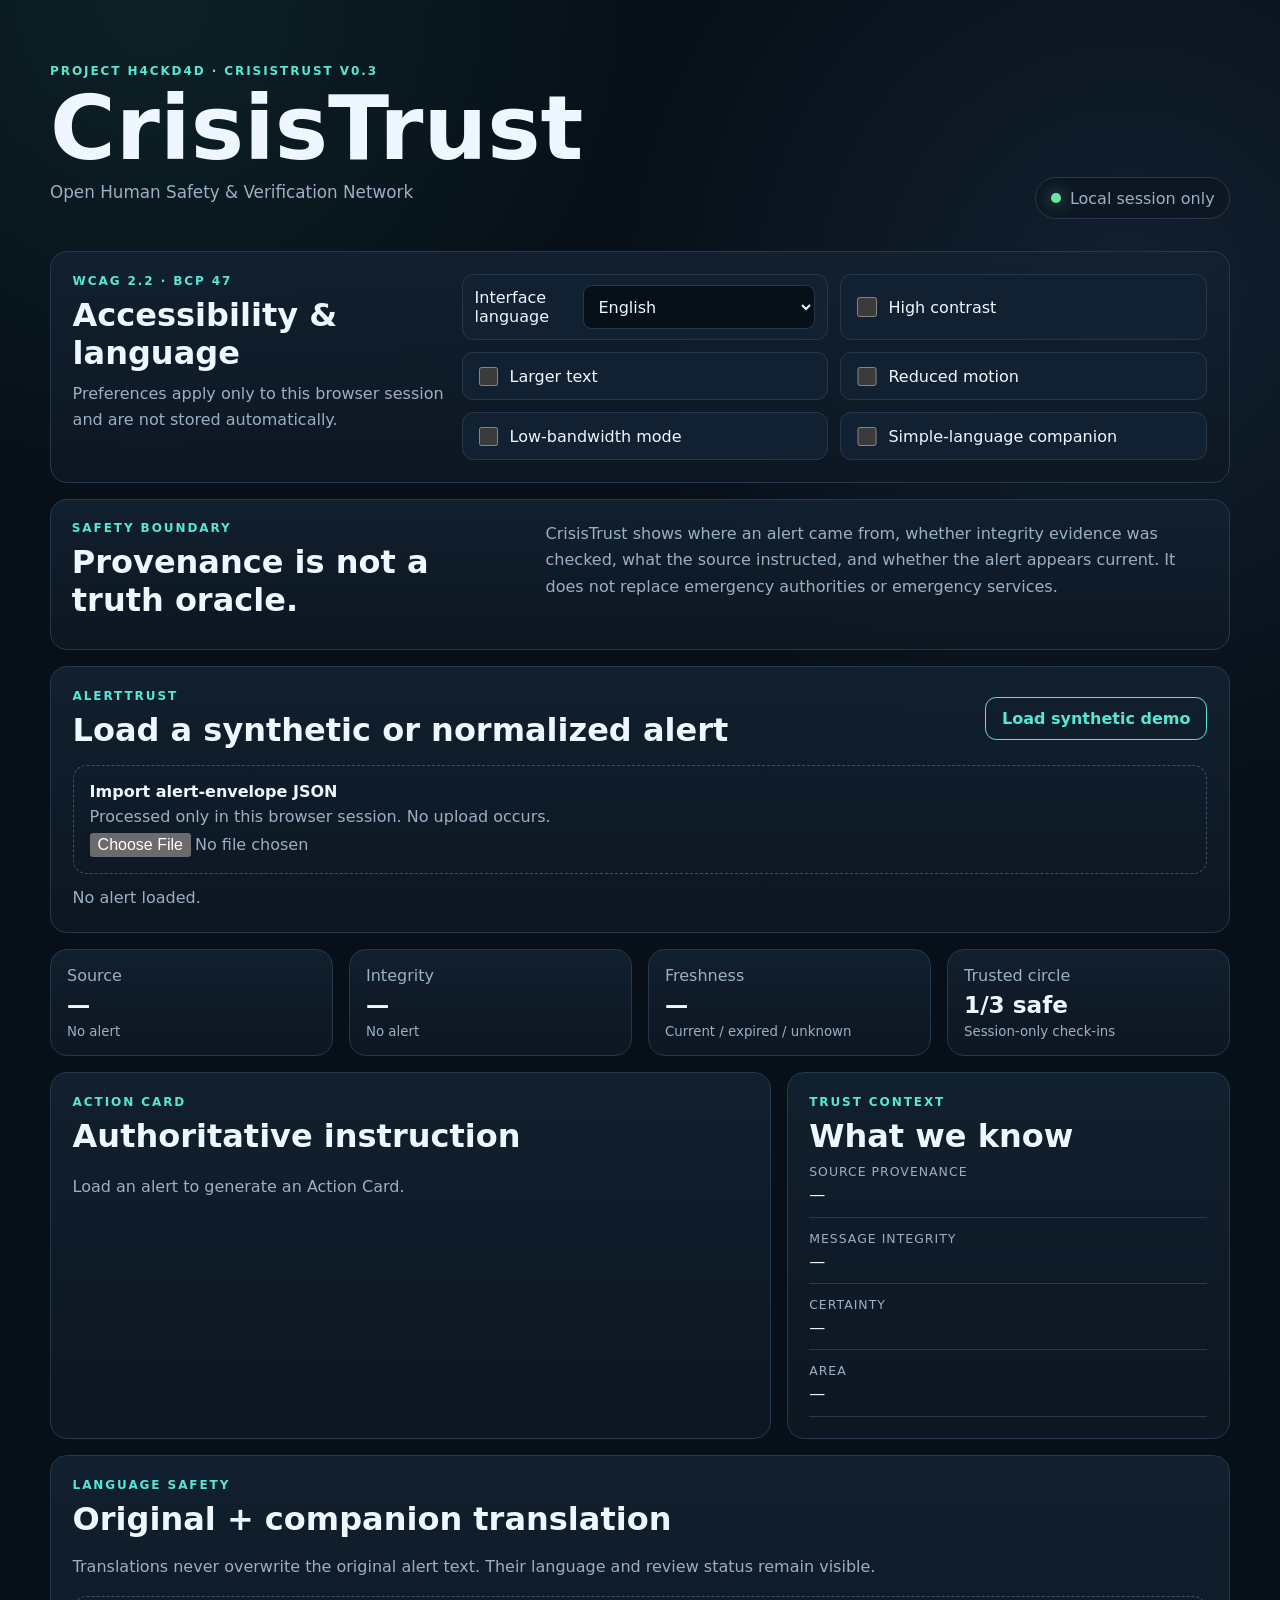
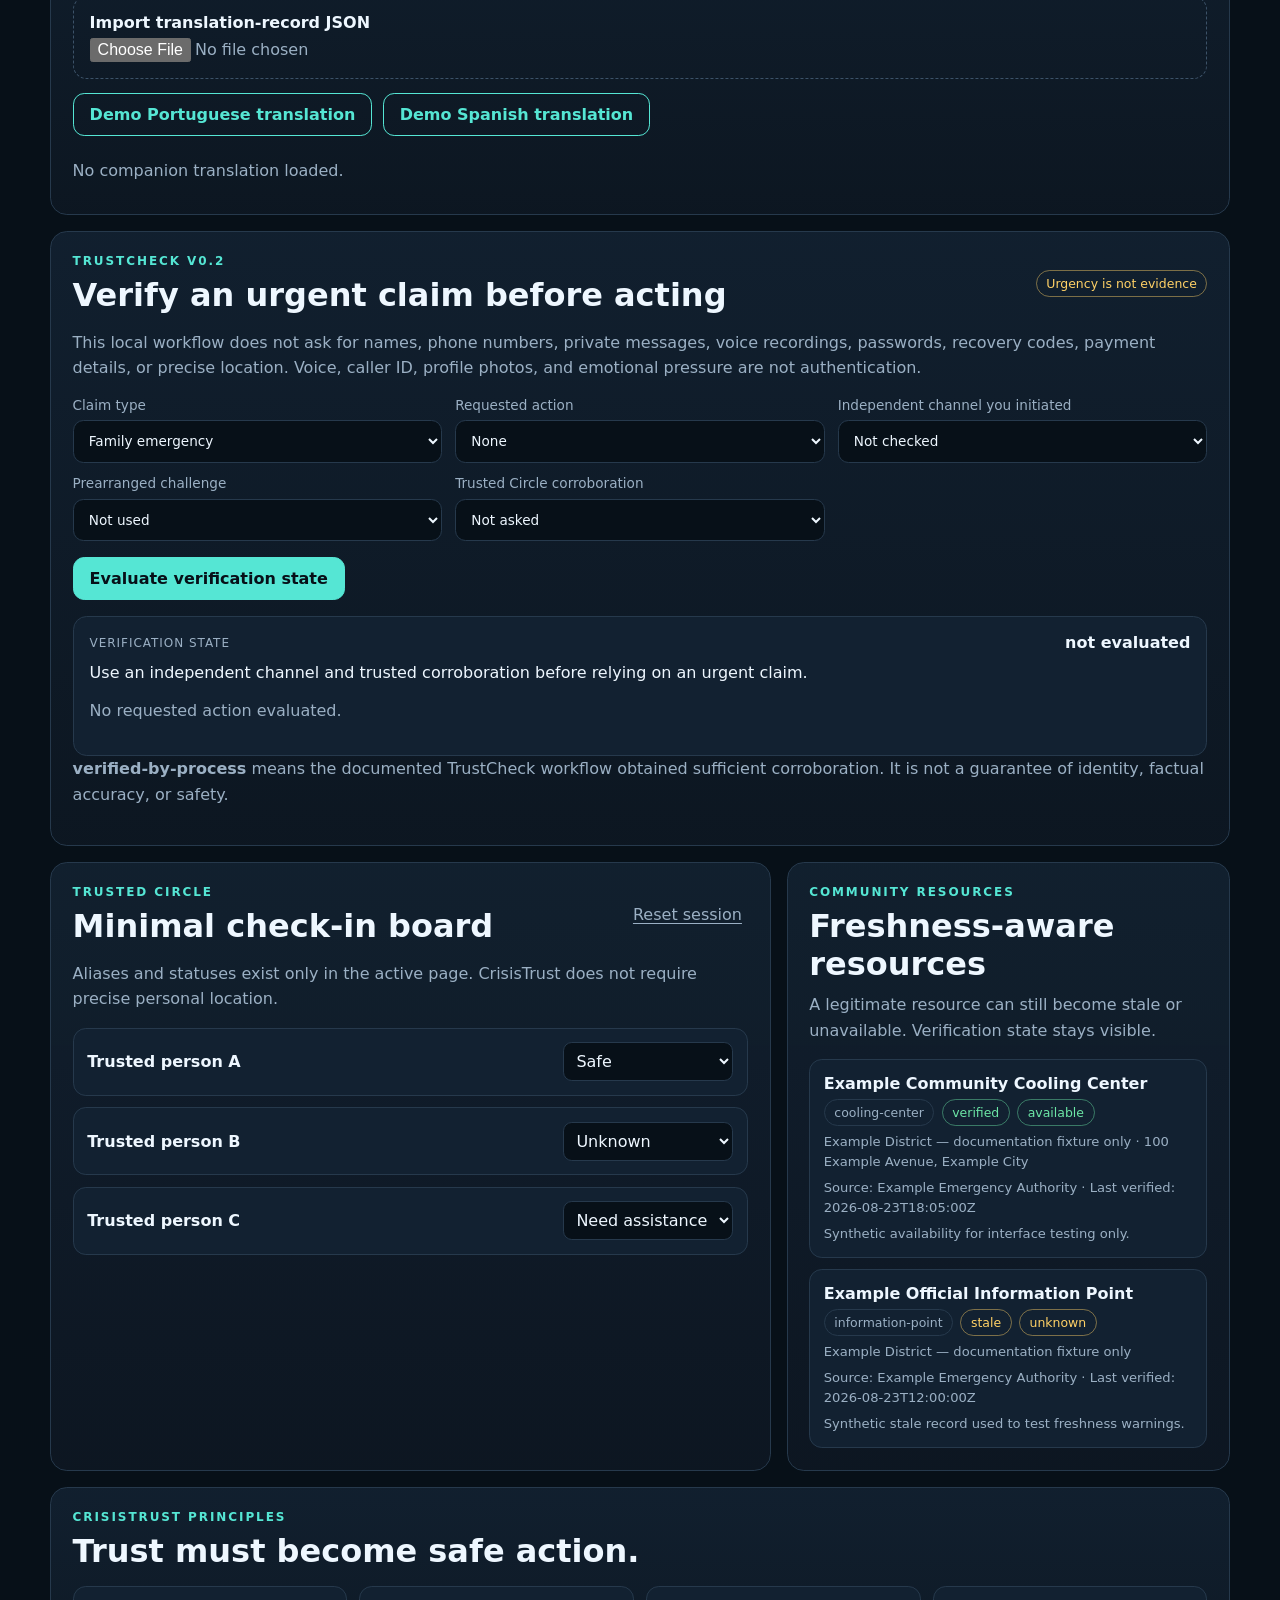
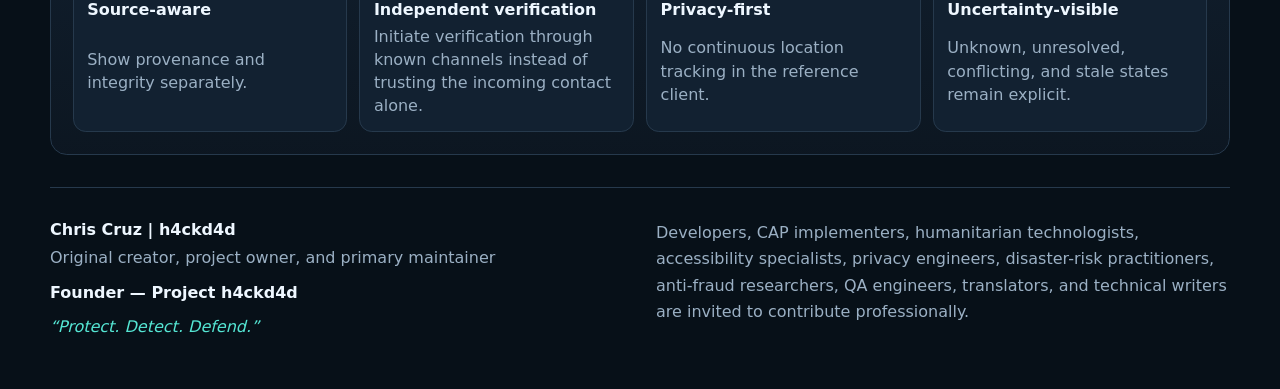
==== commit c9d49e43: "feat(accessibility): expose simple-language companion" ====
--- a/web/index.html
+++ b/web/index.html
@@ -41,8 +41,16 @@
         <label><input id="largeTextToggle" type="checkbox"><span data-i18n="controls.largeText">Larger text</span></label>
         <label><input id="reducedMotionToggle" type="checkbox"><span data-i18n="controls.reducedMotion">Reduced motion</span></label>
         <label><input id="lowBandwidthToggle" type="checkbox"><span data-i18n="controls.lowBandwidth">Low-bandwidth mode</span></label>
+        <label><input id="simpleLanguageToggle" type="checkbox"><span id="simpleLanguageLabel">Simple-language companion</span></label>
       </div>
       <div id="accessibilityStatus" class="sr-only" role="status" aria-live="polite"></div>
+    </section>
+
+    <section id="simpleLanguageCompanion" class="panel" aria-labelledby="simpleLanguageHeading" hidden>
+      <p class="eyebrow">Plain language</p>
+      <h2 id="simpleLanguageHeading">Plain-language companion</h2>
+      <p id="simpleLanguageText" class="muted"></p>
+      <p class="muted"><strong>Original source instructions remain unchanged.</strong></p>
     </section>
 
     <section class="notice" aria-labelledby="boundary-title">
@@ -126,60 +134,16 @@
       <p class="muted" data-i18n="trustcheck.help">This local workflow does not ask for names, phone numbers, private messages, voice recordings, passwords, recovery codes, payment details, or precise location. Voice, caller ID, profile photos, and emotional pressure are not authentication.</p>
 
       <div class="trustcheck-grid">
-        <label>
-          <span data-i18n="trustcheck.claim">Claim type</span>
-          <select id="trustClaimType">
-            <option value="family-emergency">Family emergency</option>
-            <option value="urgent-financial-request">Urgent financial request</option>
-            <option value="account-security-warning">Account-security warning</option>
-            <option value="other">Other urgent claim</option>
-          </select>
-        </label>
-        <label>
-          <span data-i18n="trustcheck.action">Requested action</span>
-          <select id="trustRequestedAction">
-            <option value="none">None</option>
-            <option value="call-back">Call back</option>
-            <option value="transfer-money">Transfer money</option>
-            <option value="share-secret">Share a secret or code</option>
-            <option value="travel">Travel</option>
-            <option value="other">Other</option>
-          </select>
-        </label>
-        <label>
-          <span data-i18n="trustcheck.channel">Independent channel you initiated</span>
-          <select id="trustIndependentResult">
-            <option value="not-checked">Not checked</option>
-            <option value="confirmed">Confirmed</option>
-            <option value="denied">Denied</option>
-            <option value="no-response">No response</option>
-          </select>
-        </label>
-        <label>
-          <span data-i18n="trustcheck.challenge">Prearranged challenge</span>
-          <select id="trustChallengeResult">
-            <option value="not-used">Not used</option>
-            <option value="passed">Passed</option>
-            <option value="failed">Failed</option>
-          </select>
-        </label>
-        <label>
-          <span data-i18n="trustcheck.circle">Trusted Circle corroboration</span>
-          <select id="trustCircleResult">
-            <option value="not-asked">Not asked</option>
-            <option value="confirmed">Confirmed</option>
-            <option value="denied">Denied</option>
-            <option value="unavailable">Unavailable</option>
-          </select>
-        </label>
+        <label><span data-i18n="trustcheck.claim">Claim type</span><select id="trustClaimType"><option value="family-emergency">Family emergency</option><option value="urgent-financial-request">Urgent financial request</option><option value="account-security-warning">Account-security warning</option><option value="other">Other urgent claim</option></select></label>
+        <label><span data-i18n="trustcheck.action">Requested action</span><select id="trustRequestedAction"><option value="none">None</option><option value="call-back">Call back</option><option value="transfer-money">Transfer money</option><option value="share-secret">Share a secret or code</option><option value="travel">Travel</option><option value="other">Other</option></select></label>
+        <label><span data-i18n="trustcheck.channel">Independent channel you initiated</span><select id="trustIndependentResult"><option value="not-checked">Not checked</option><option value="confirmed">Confirmed</option><option value="denied">Denied</option><option value="no-response">No response</option></select></label>
+        <label><span data-i18n="trustcheck.challenge">Prearranged challenge</span><select id="trustChallengeResult"><option value="not-used">Not used</option><option value="passed">Passed</option><option value="failed">Failed</option></select></label>
+        <label><span data-i18n="trustcheck.circle">Trusted Circle corroboration</span><select id="trustCircleResult"><option value="not-asked">Not asked</option><option value="confirmed">Confirmed</option><option value="denied">Denied</option><option value="unavailable">Unavailable</option></select></label>
       </div>
 
       <button id="trustEvaluate" class="button" type="button" data-i18n="trustcheck.evaluate">Evaluate verification state</button>
       <div class="trustcheck-output" aria-live="polite">
-        <div>
-          <span data-i18n="trustcheck.state">Verification state</span>
-          <strong id="trustCheckResult" class="trustcheck-result" data-i18n="trustcheck.notEvaluated">not evaluated</strong>
-        </div>
+        <div><span data-i18n="trustcheck.state">Verification state</span><strong id="trustCheckResult" class="trustcheck-result" data-i18n="trustcheck.notEvaluated">not evaluated</strong></div>
         <p id="trustCheckReason" data-i18n="trustcheck.initialReason">Use an independent channel and trusted corroboration before relying on an urgent claim.</p>
         <p id="trustCheckConsequence" class="muted" data-i18n="trustcheck.initialAction">No requested action evaluated.</p>
       </div>
@@ -188,13 +152,7 @@
 
     <section class="dashboard-grid">
       <article class="panel" aria-labelledby="circle-title">
-        <div class="section-heading">
-          <div>
-            <p class="eyebrow" data-i18n="circle.eyebrow">Trusted Circle</p>
-            <h2 id="circle-title" data-i18n="circle.title">Minimal check-in board</h2>
-          </div>
-          <button id="resetCircle" class="text-button" type="button" data-i18n="circle.reset">Reset session</button>
-        </div>
+        <div class="section-heading"><div><p class="eyebrow" data-i18n="circle.eyebrow">Trusted Circle</p><h2 id="circle-title" data-i18n="circle.title">Minimal check-in board</h2></div><button id="resetCircle" class="text-button" type="button" data-i18n="circle.reset">Reset session</button></div>
         <p class="muted" data-i18n="circle.help">Aliases and statuses exist only in the active page. CrisisTrust does not require precise personal location.</p>
         <div id="circleBoard" class="circle-board"></div>
       </article>
@@ -220,12 +178,7 @@
   </main>
 
   <footer>
-    <div class="signature">
-      <strong>Chris Cruz | h4ckd4d</strong>
-      <span data-i18n="footer.owner">Original creator, project owner, and primary maintainer</span>
-      <span class="founder">Founder — Project h4ckd4d</span>
-      <em>“Protect. Detect. Defend.”</em>
-    </div>
+    <div class="signature"><strong>Chris Cruz | h4ckd4d</strong><span data-i18n="footer.owner">Original creator, project owner, and primary maintainer</span><span class="founder">Founder — Project h4ckd4d</span><em>“Protect. Detect. Defend.”</em></div>
     <p data-i18n="footer.invite">Developers, CAP implementers, humanitarian technologists, accessibility specialists, privacy engineers, disaster-risk practitioners, anti-fraud researchers, QA engineers, translators, and technical writers are invited to contribute professionally.</p>
   </footer>
 
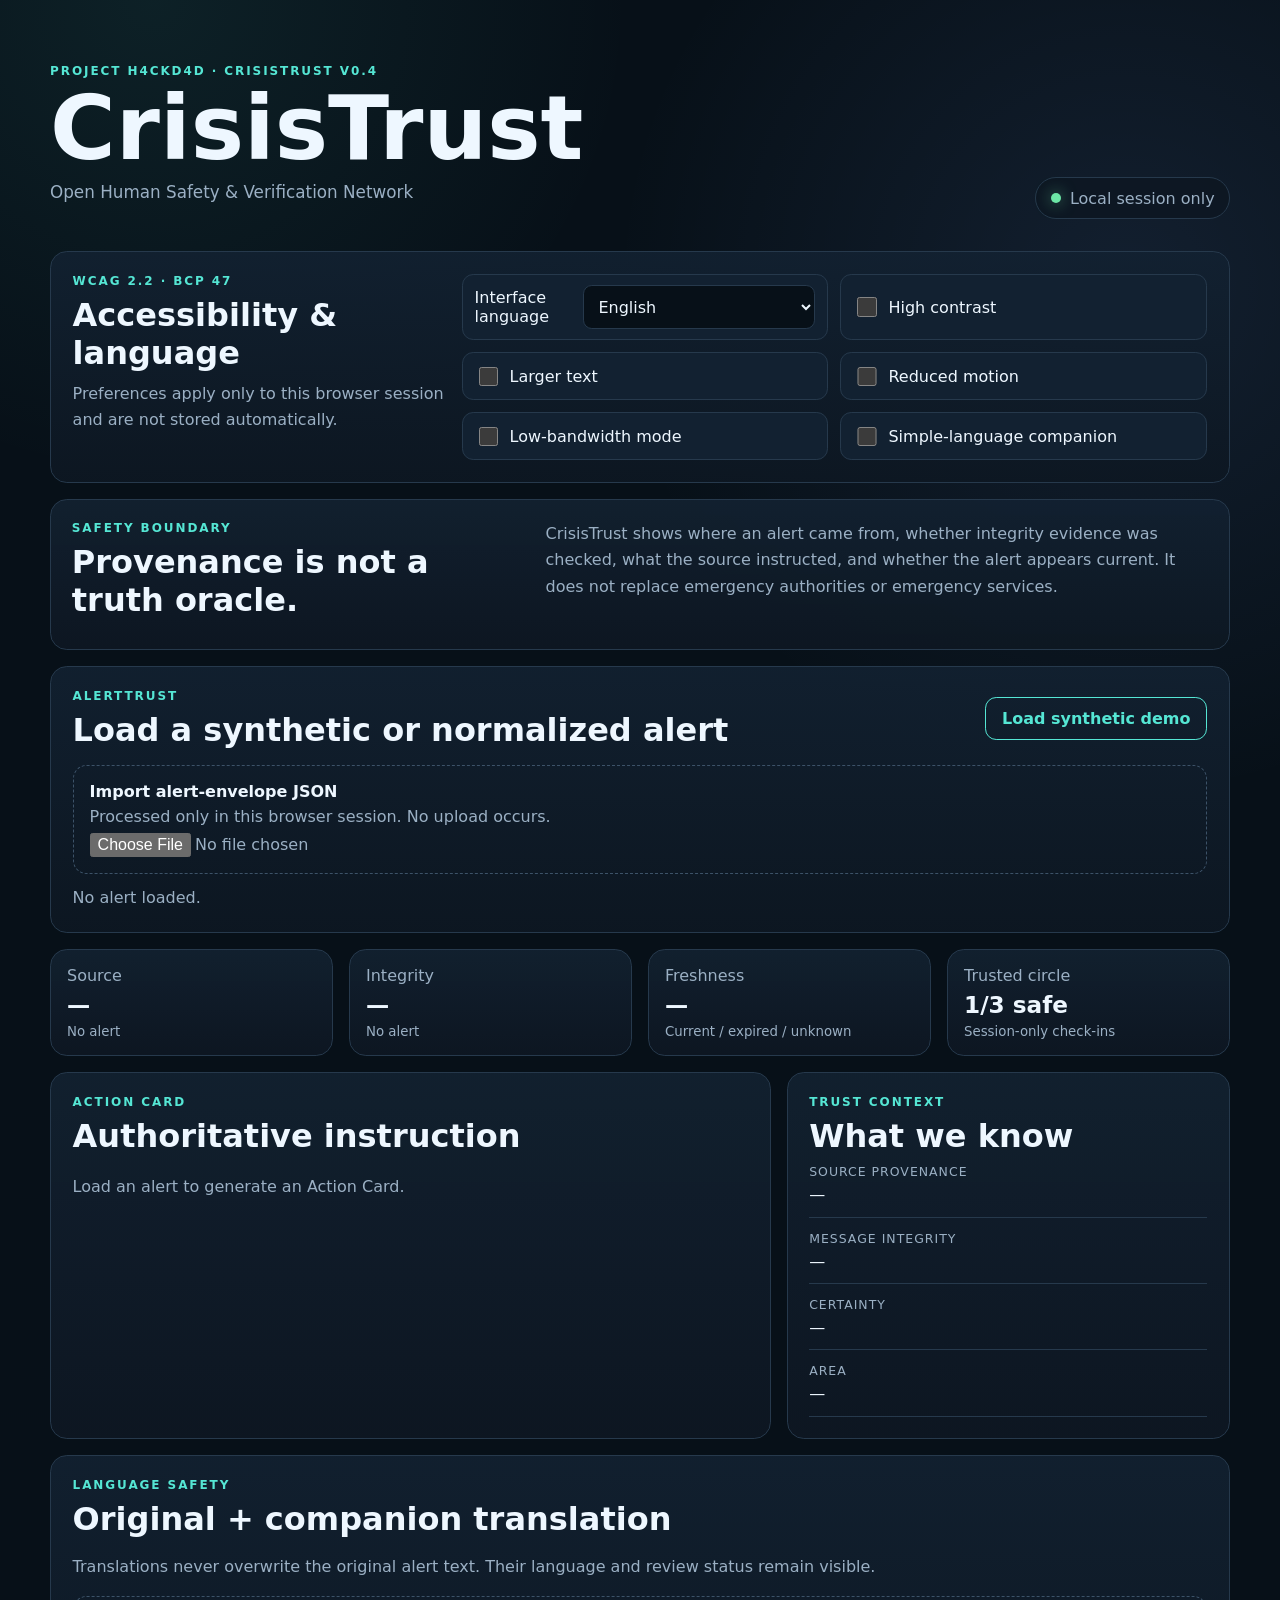
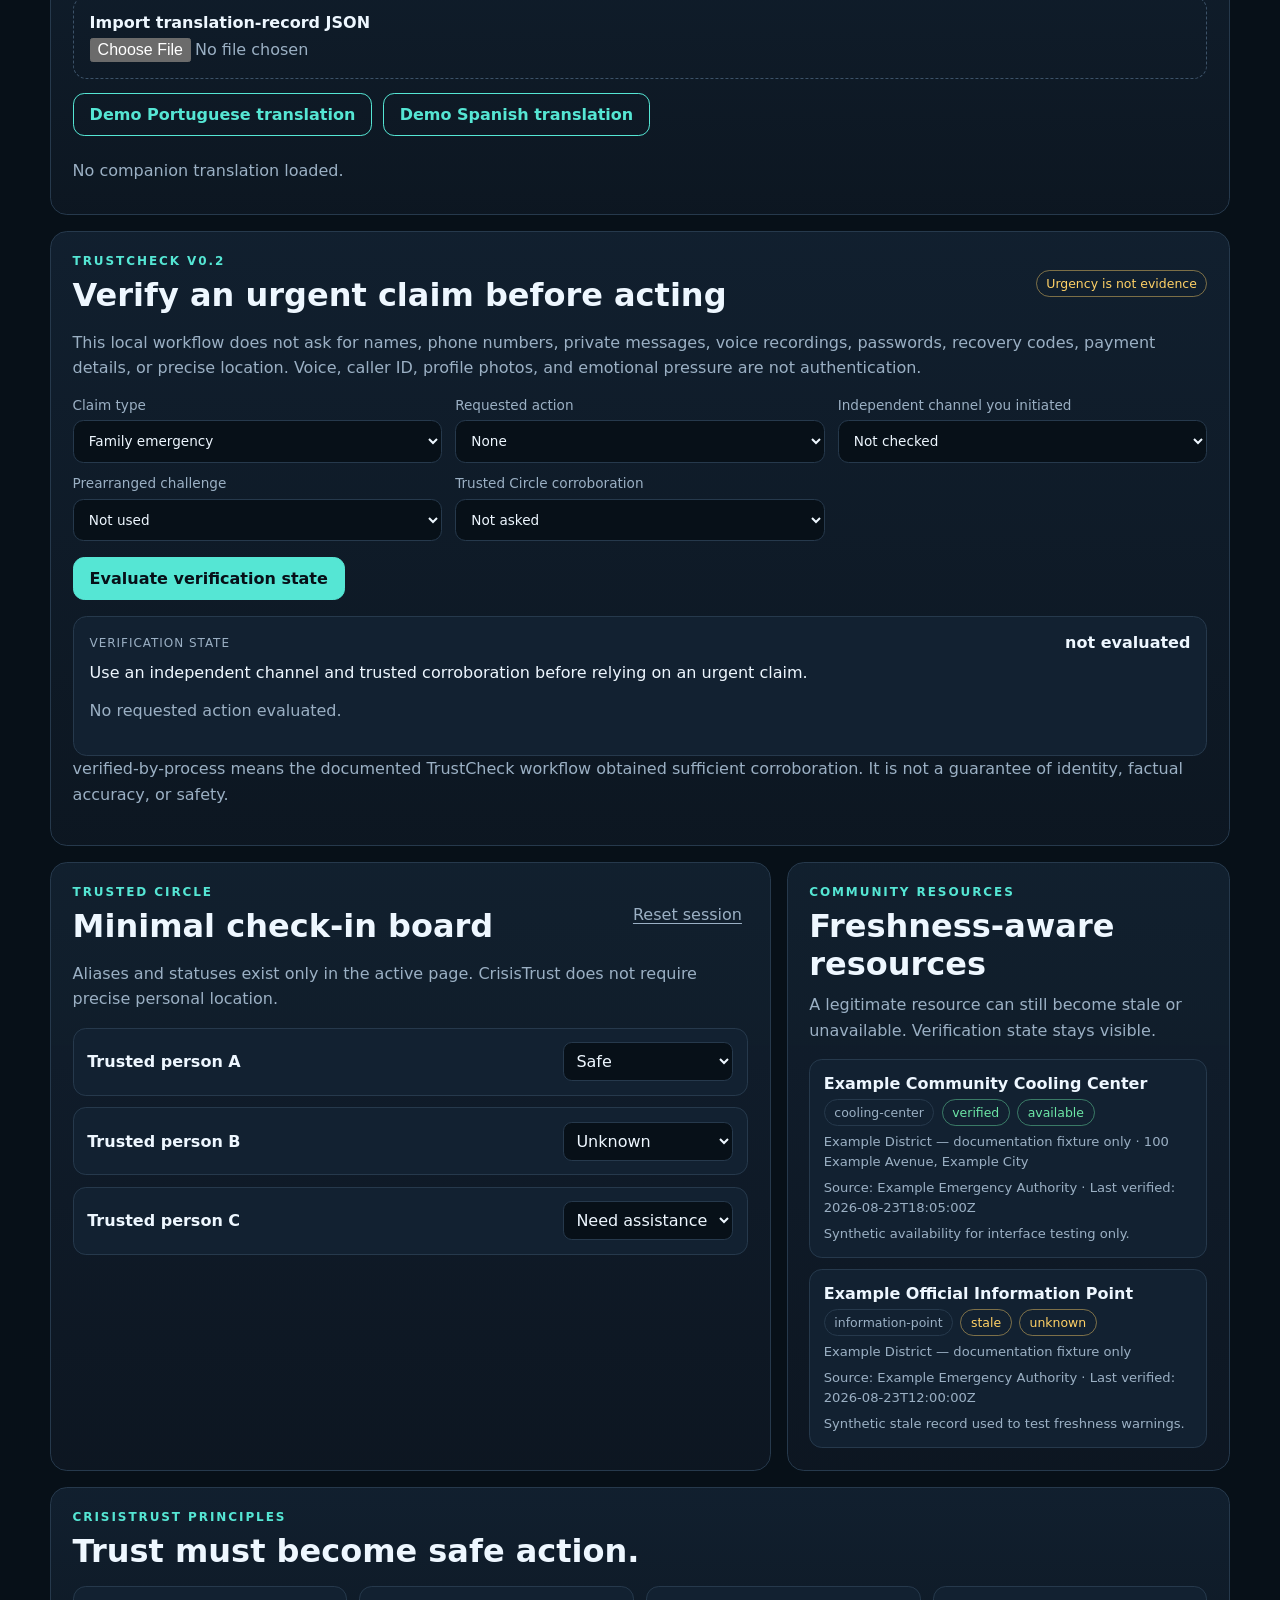
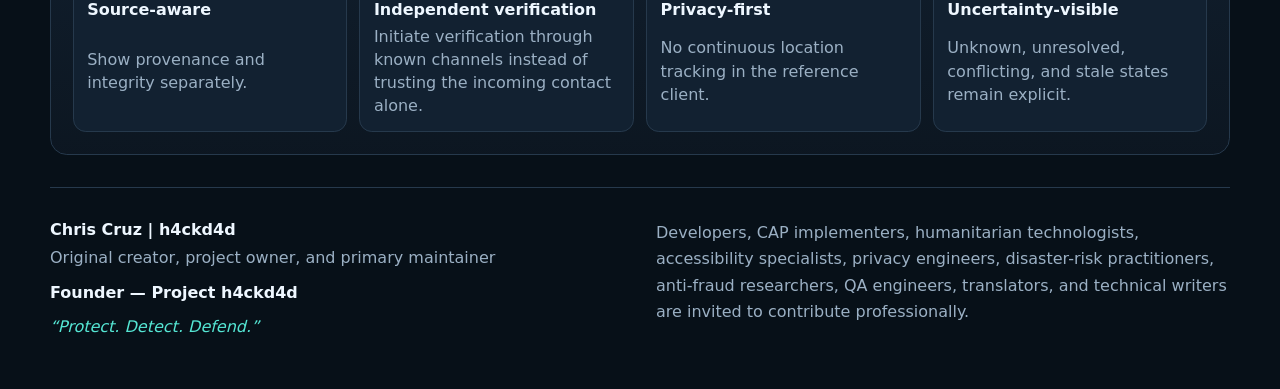
==== commit 44927f79: "fix(ui): show CrisisTrust v0.4 in dashboard header" ====
--- a/web/index.html
+++ b/web/index.html
@@ -14,7 +14,7 @@
 
   <header class="site-header">
     <div>
-      <p class="eyebrow">PROJECT h4ckd4d · CRISISTRUST v0.3</p>
+      <p class="eyebrow">PROJECT h4ckd4d · CRISISTRUST v0.4</p>
       <h1>CrisisTrust</h1>
       <p class="subtitle" data-i18n="header.network">Open Human Safety &amp; Verification Network</p>
     </div>
